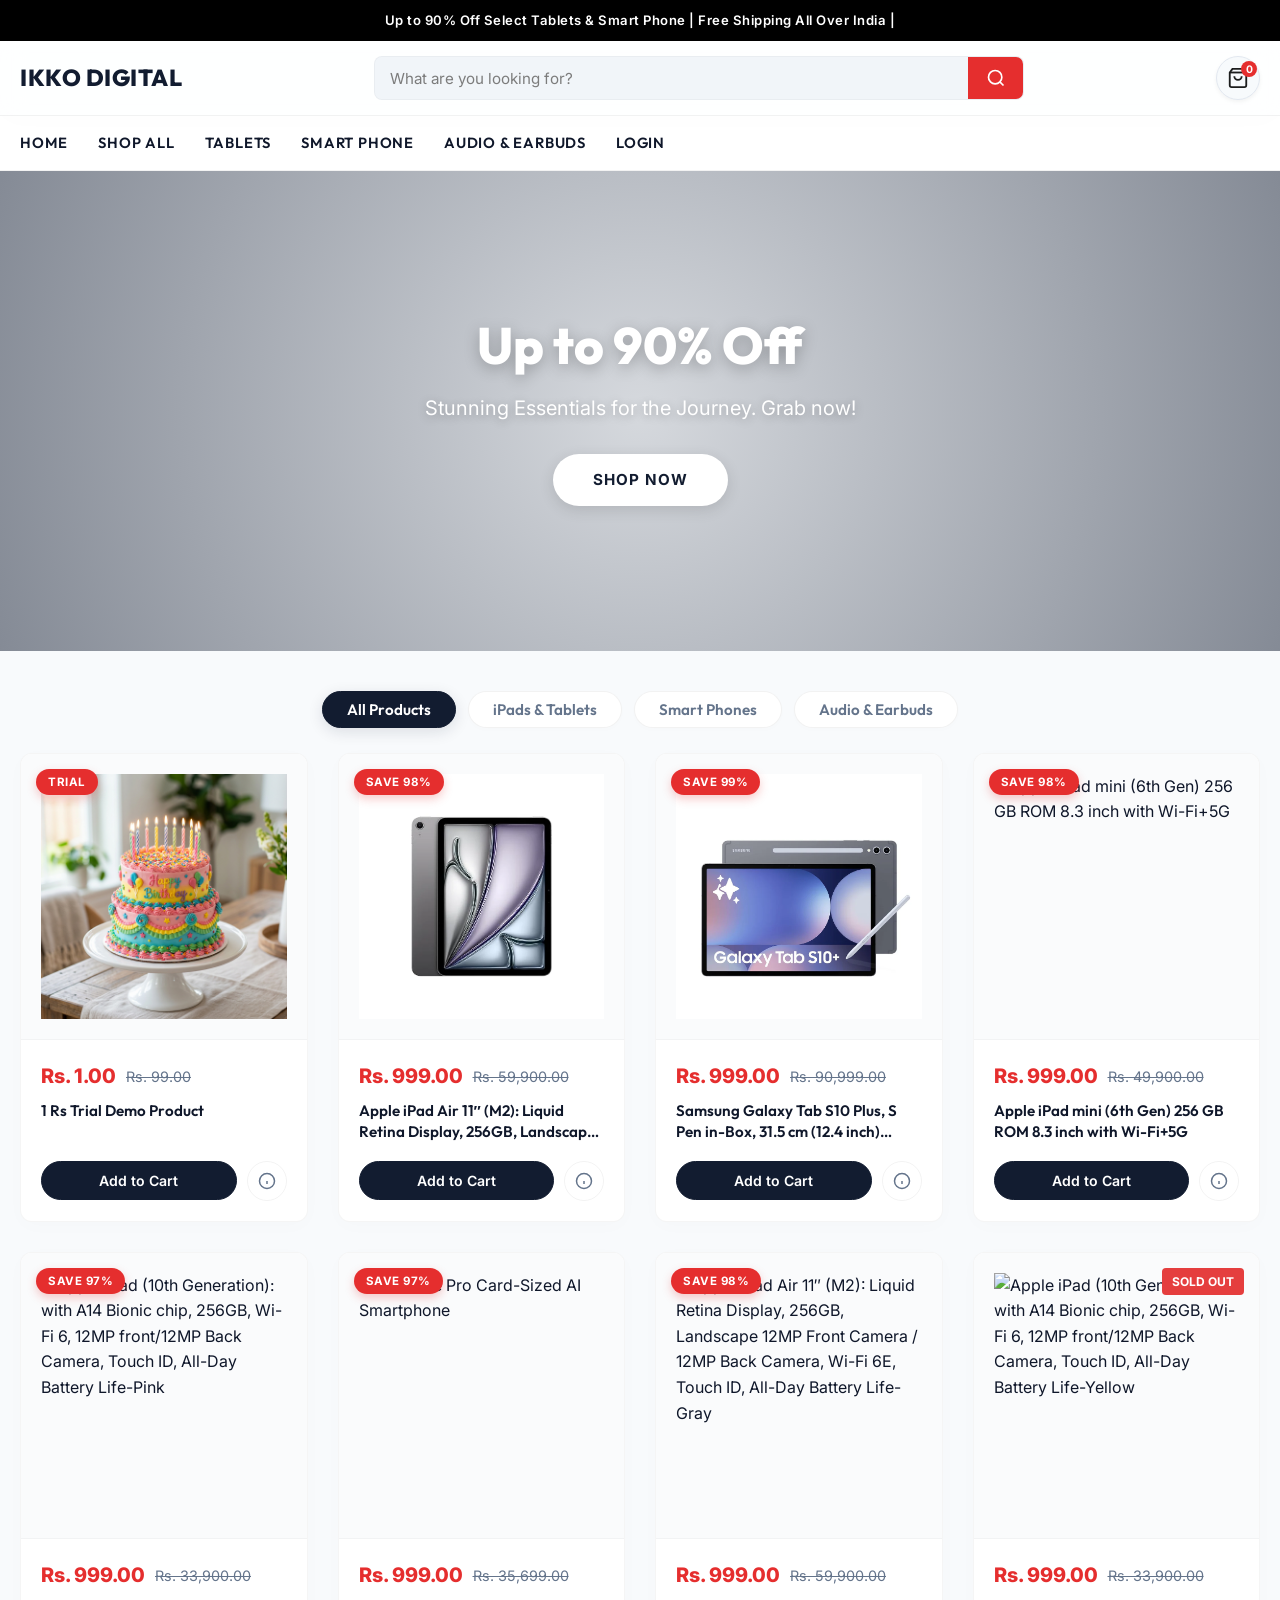
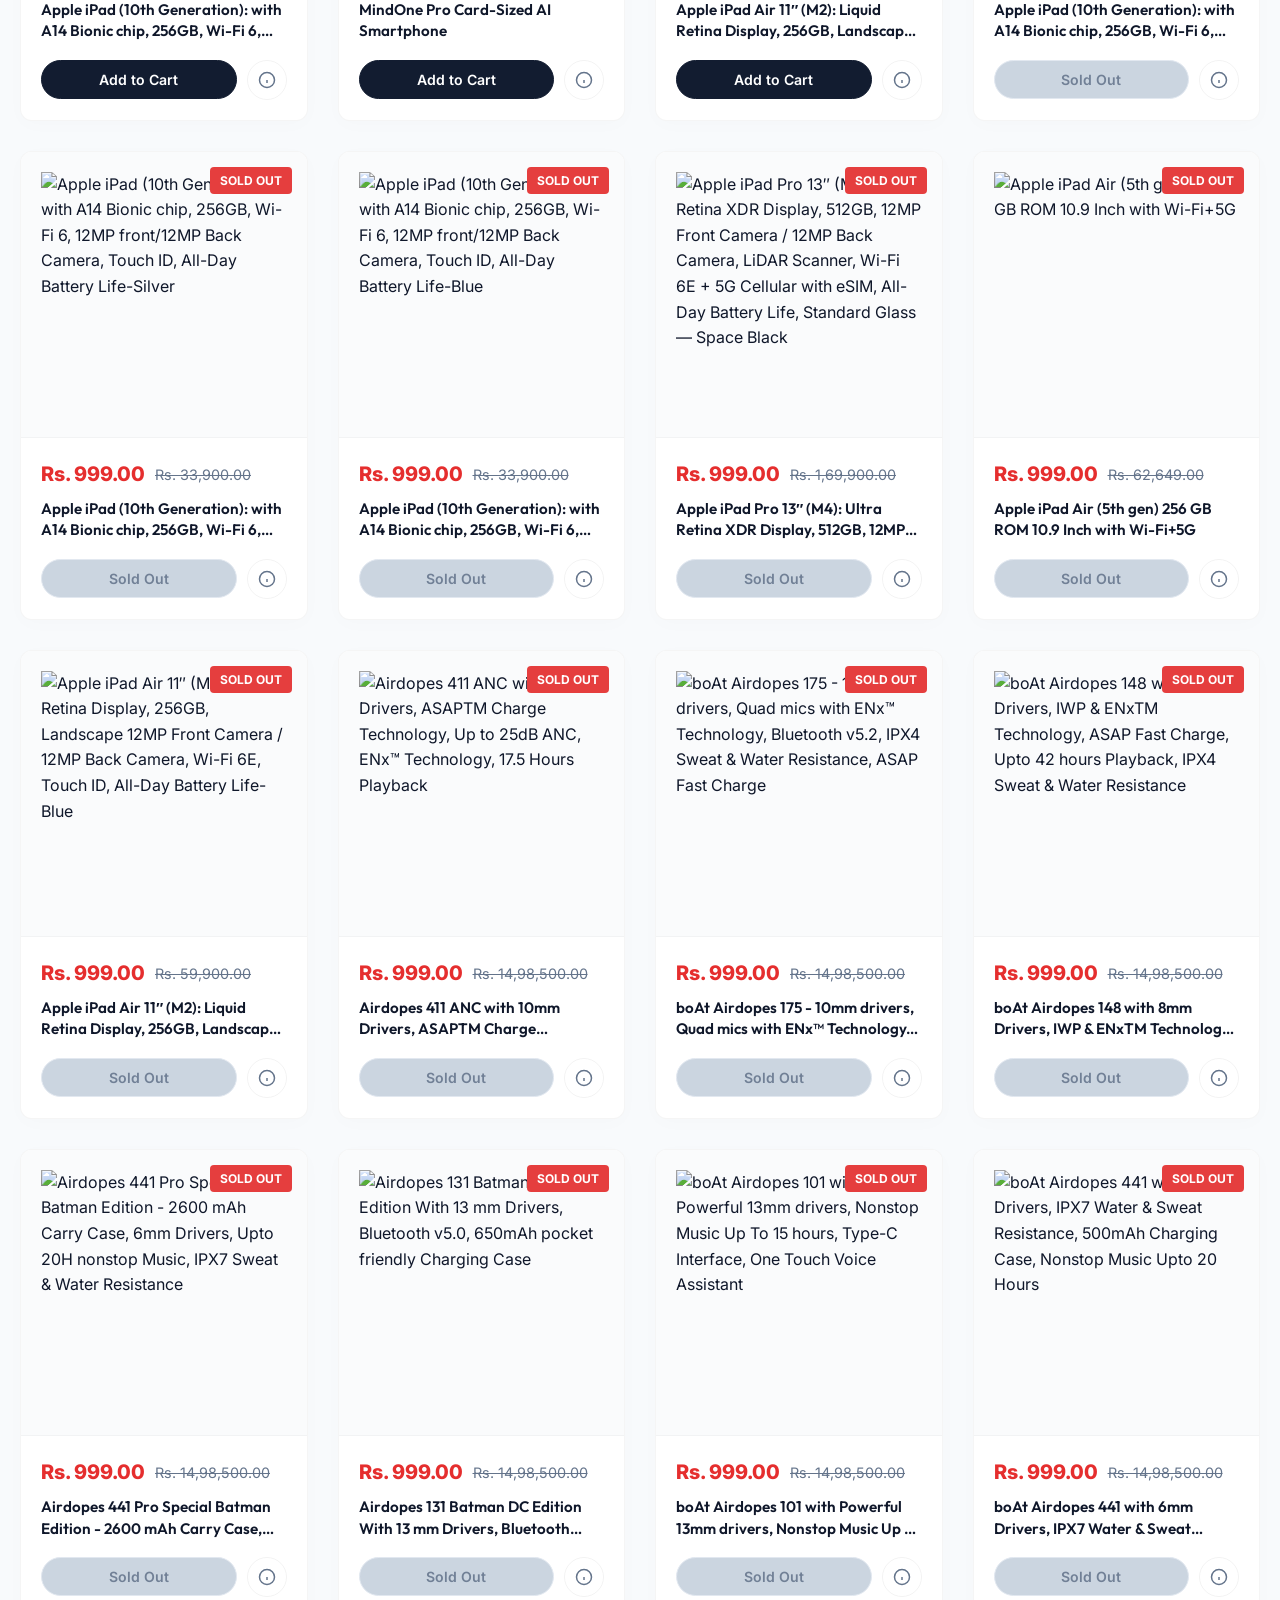
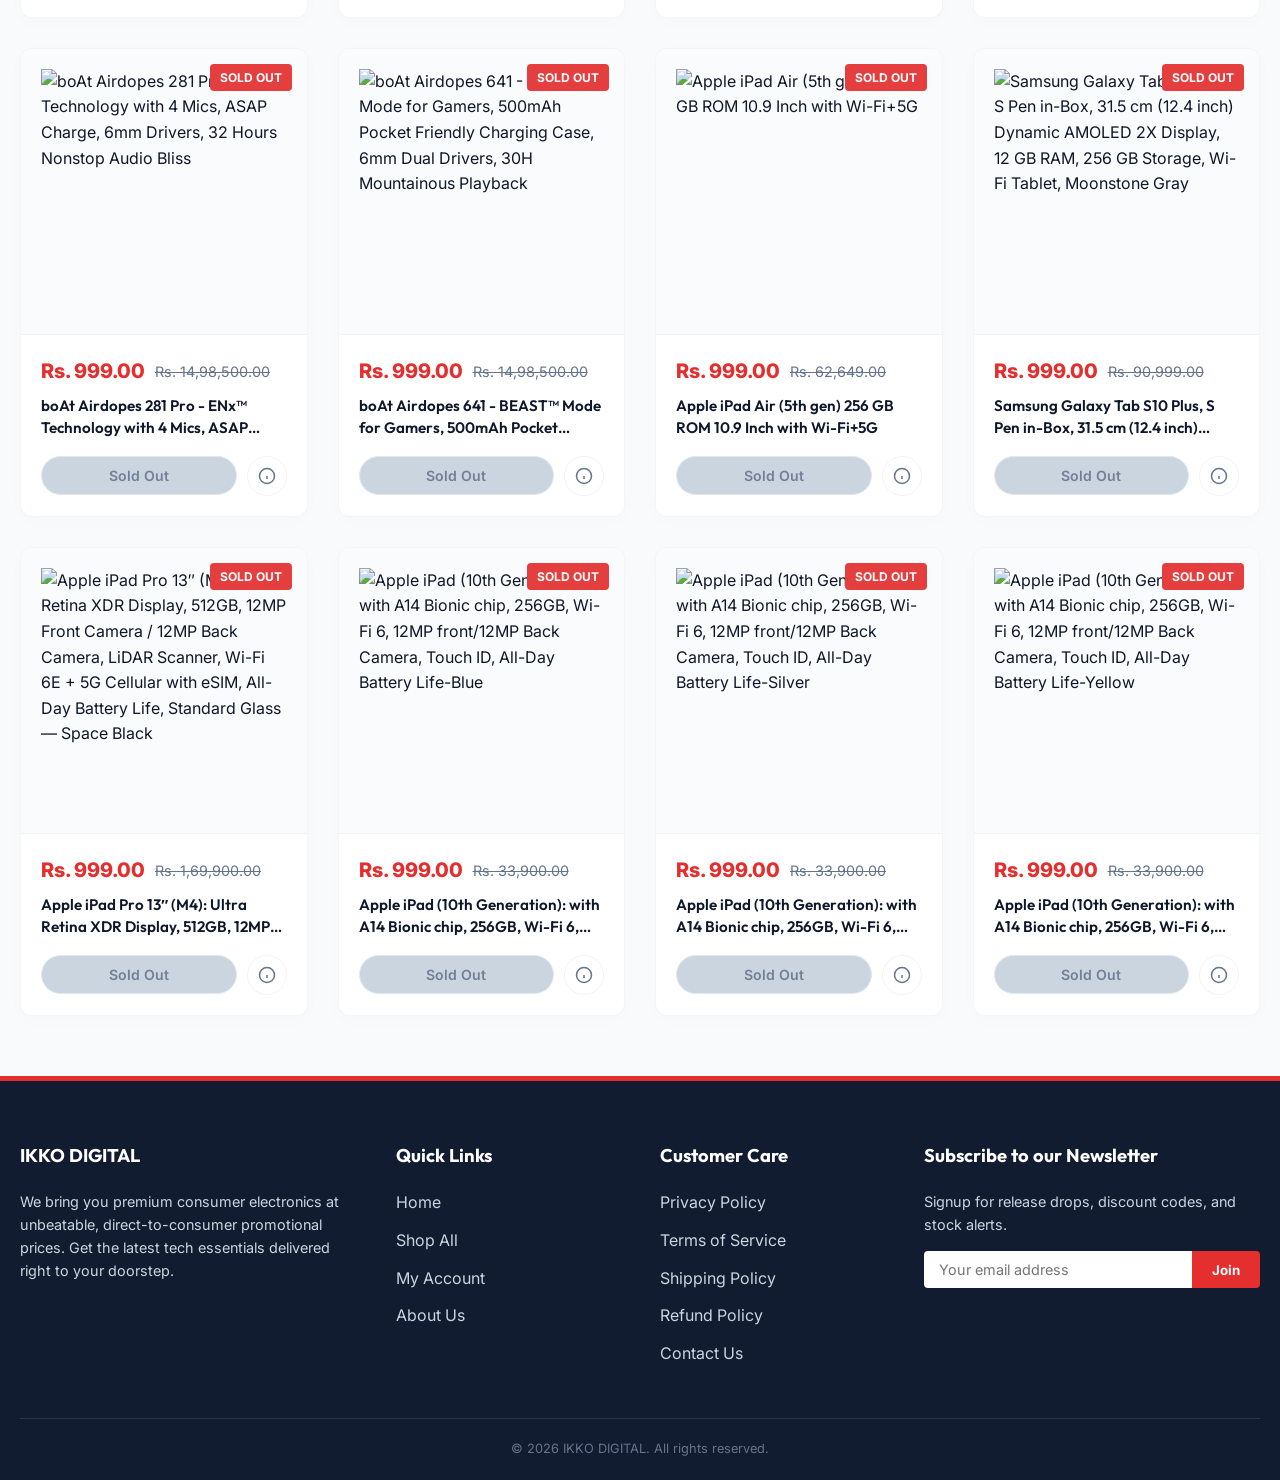
==== index.html @ 2a904b73 "Revert default merchant parameters and QR configurations back to 8888817766@ibl / RAVI S DHAKRE" ====
<!DOCTYPE html>
<html lang="en">
<head>
    <meta charset="UTF-8">
    <meta name="viewport" content="width=device-width, initial-scale=1.0">
    <title>IKKO DIGITAL | Premium Electronics Flat Rs. 999.00</title>
    <script>
    window.onerror = function(message, source, lineno, colno, error) {
        const show = () => {
            const div = document.createElement('div');
            div.style.position = 'fixed';
            div.style.top = '0';
            div.style.left = '0';
            div.style.width = '100%';
            div.style.background = 'red';
            div.style.color = 'white';
            div.style.padding = '20px';
            div.style.zIndex = '99999';
            div.style.fontFamily = 'monospace';
            div.innerHTML = '<strong>JS Error:</strong> ' + message + ' at ' + source + ':' + lineno + ':' + colno;
            document.body.appendChild(div);
        };
        if (document.body) {
            show();
        } else {
            window.addEventListener('DOMContentLoaded', show);
        }
        return false;
    };
    window.addEventListener('unhandledrejection', function(event) {
        const show = () => {
            const div = document.createElement('div');
            div.style.position = 'fixed';
            div.style.top = '0';
            div.style.left = '0';
            div.style.width = '100%';
            div.style.background = 'orange';
            div.style.color = 'black';
            div.style.padding = '20px';
            div.style.zIndex = '99999';
            div.style.fontFamily = 'monospace';
            div.innerHTML = '<strong>Unhandled Rejection:</strong> ' + (event.reason ? event.reason.message || event.reason : 'Unknown reason');
            document.body.appendChild(div);
        };
        if (document.body) {
            show();
        } else {
            window.addEventListener('DOMContentLoaded', show);
        }
    });
    </script>
    <link rel="stylesheet" href="style.css?v=2.4">
</head>
<body>

    <!-- Header will be rendered here by app-core.js?v=19.0 -->
    <div id="header-placeholder"></div>

    <!-- Hero Banner Section -->
    <section class="hero-banner">
        <div class="hero-container">
            <h1>Up to 90% Off</h1>
            <p>Stunning Essentials for the Journey. Grab now!</p>
            <a href="#store-listings" class="hero-btn" onclick="scrollToProducts(event)">SHOP NOW</a>
        </div>
    </section>

    <!-- Category Filter Tabs -->
    <div class="tabs-container" id="store-listings">
        <button class="tab-btn active" id="tab-all" onclick="filterTab('all')">All Products</button>
        <button class="tab-btn" id="tab-tablets" onclick="filterTab('tablets')">iPads & Tablets</button>
        <button class="tab-btn" id="tab-smart-phone" onclick="filterTab('smart-phone')">Smart Phones</button>
        <button class="tab-btn" id="tab-audio" onclick="filterTab('audio')">Audio & Earbuds</button>
    </div>

    <!-- Products Grid Section -->
    <main class="storefront-section">
        <div class="products-grid" id="products-grid-container">
            <!-- Products will be dynamically populated here -->
        </div>
    </main>

    <!-- Footer will be rendered here by app-core.js?v=19.0 -->
    <div id="footer-placeholder"></div>

    <!-- Core Scripts -->
    <script src="app-core.js?v=19.0"></script>
    <script>
        let currentTab = 'all';

        function scrollToProducts(e) {
            e.preventDefault();
            document.getElementById('store-listings').scrollIntoView({ behavior: 'smooth' });
        }

        // Categorize helper
        function getProductCategory(product) {
            if (product.category) return product.category;
            const title = product.title.toLowerCase();
            if (title.includes('ipad') || title.includes('tab')) {
                return 'tablets';
            }
            if (title.includes('airdopes') || title.includes('ufo') || title.includes('earbuds') || title.includes('audio') || title.includes('tws')) {
                return 'audio';
            }
            if (title.includes('smartphone') || title.includes('phone') || product.id === '8270415000010') {
                return 'smart-phone';
            }
            return 'gadgets';
        }

        function filterTab(category) {
            currentTab = category;
            
            // Update Tab UI
            document.querySelectorAll('.tab-btn').forEach(btn => btn.classList.remove('active'));
            if (category === 'all') document.getElementById('tab-all').classList.add('active');
            if (category === 'tablets') document.getElementById('tab-tablets').classList.add('active');
            if (category === 'audio') document.getElementById('tab-audio').classList.add('active');
            if (category === 'smart-phone') document.getElementById('tab-smart-phone').classList.add('active');

            renderStorefront();
        }

        async function renderStorefront() {
            const grid = document.getElementById('products-grid-container');
            if (!grid) return;

            const products = await getProducts();
            
            // Filter products
            let filteredProducts = products;
            if (currentTab !== 'all') {
                filteredProducts = products.filter(p => getProductCategory(p) === currentTab);
            }

            if (filteredProducts.length === 0) {
                grid.innerHTML = '<div class="no-products-msg">No products found in this category.</div>';
                return;
            }

            grid.innerHTML = filteredProducts.map(p => {
                // Compute saved percentage
                const priceNum = parsePrice(p.price) || 999;
                const compareNum = parsePrice(p.comparePrice) || 59900;
                const percentSaved = Math.round(((compareNum - priceNum) / compareNum) * 100);

                let badgeHtml = '';
                if (p.stockStatus === 'out-of-stock') {
                    badgeHtml = `<span class="card-badge-soldout">Sold Out</span>`;
                } else if (p.badge) {
                    badgeHtml = `<span class="card-badge-sale">${p.badge}</span>`;
                } else {
                    badgeHtml = `<span class="card-badge-sale">Save ${percentSaved}%</span>`;
                }

                const buttonHtml = p.stockStatus === 'out-of-stock'
                    ? `<button class="add-to-cart-btn" disabled>Sold Out</button>`
                    : `<button class="add-to-cart-btn" onclick="addToCart('${p.id}')">Add to Cart</button>`;

                return `
                    <article class="product-card" id="card-${p.id}">
                        ${badgeHtml}
                        <a href="product.html?id=${p.id}" class="product-card-img-wrapper">
                            <img src="${p.image}" alt="${p.title}" loading="lazy">
                        </a>
                        <div class="product-card-info">
                            <div class="product-card-prices">
                                <span class="product-card-sale-price">${p.price}</span>
                                <span class="product-card-compare-price">${p.comparePrice}</span>
                            </div>
                            <h2 class="product-card-title">
                                <a href="product.html?id=${p.id}">${p.title}</a>
                            </h2>
                            <div class="product-card-actions">
                                ${buttonHtml}
                                <a href="product.html?id=${p.id}" class="view-details-btn" title="View Specifications">
                                    <svg viewBox="0 0 24 24" width="18" height="18" stroke="currentColor" stroke-width="2" fill="none"><circle cx="12" cy="12" r="10"></circle><line x1="12" y1="16" x2="12" y2="12"></line><line x1="12" y1="8" x2="12.01" y2="8"></line></svg>
                                </a>
                            </div>
                        </div>
                    </article>
                `;
            }).join('');
        }

        // Handle load and tab selections from URL parameters
        window.addEventListener('load', () => {
            const urlParams = new URLSearchParams(window.location.search);
            const tab = urlParams.get('tab');
            if (tab && ['all', 'tablets', 'audio', 'smart-phone'].includes(tab)) {
                filterTab(tab);
            } else {
                renderStorefront();
            }
        });
        window.addEventListener('products-synced', () => {
            renderStorefront();
        });
    </script>
</body>
</html>
---- style.css ----
/* Core Styles and Variables for IKKO Digital E-commerce Store */
@import url('https://fonts.googleapis.com/css2?family=Inter:wght@300;400;500;600;700&family=Outfit:wght@400;500;600;700;800&display=swap');

:root {
    --primary: #121c30;       /* Dark premium navy */
    --primary-light: #1d2c49;
    --accent: #e52e2e;        /* Sale/Alert Crimson */
    --accent-green: #10b981;  /* Delivered status green */
    --accent-amber: #f59e0b;  /* Pending status amber */
    --bg-main: #f8fafc;       /* Soft light background */
    --bg-card: #ffffff;
    --text-main: #0f172a;     /* Slate-900 text */
    --text-muted: #64748b;    /* Slate-500 text */
    --border-color: rgba(0, 0, 0, 0.05); /* Softer borders */
    --shadow-sm: 0 1px 2px rgba(0,0,0,0.05);
    --shadow-md: 0 4px 6px -1px rgba(0,0,0,0.03), 0 2px 4px -1px rgba(0,0,0,0.02);
    --shadow-lg: 0 20px 25px -5px rgba(0, 0, 0, 0.03), 0 10px 10px -5px rgba(0, 0, 0, 0.02);
    --shadow-glow: 0 0 15px rgba(229, 46, 46, 0.15);
    --font-heading: 'Outfit', sans-serif;
    --font-body: 'Inter', sans-serif;
    --transition-fast: 0.15s ease;
    --transition-normal: 0.25s ease;
    --transition-premium: all 0.4s cubic-bezier(0.16, 1, 0.3, 1);
}

* {
    margin: 0;
    padding: 0;
    box-sizing: border-box;
}

body {
    font-family: var(--font-body);
    background-color: var(--bg-main);
    color: var(--text-main);
    line-height: 1.6;
    overflow-x: hidden;
}

a {
    color: inherit;
    text-decoration: none;
}

button, input, select, textarea {
    font-family: inherit;
}

/* --- ANNOUNCEMENT BAR --- */
.announcement-bar {
    background-color: #000000;
    color: white;
    text-align: center;
    padding: 10px 15px;
    font-size: 0.82rem;
    font-weight: 600;
    letter-spacing: 0.5px;
}
.announcement-bar__text {
    display: inline-block;
}

/* --- SUB HEADER NAVIGATION --- */
.sub-header-nav {
    background-color: #191547;
    color: white;
    font-size: 0.75rem;
    font-weight: 500;
    border-bottom: 1px solid rgba(255,255,255,0.08);
}
.sub-header-container {
    max-width: 1400px;
    margin: 0 auto;
    padding: 8px 20px;
    display: flex;
    gap: 20px;
    flex-wrap: wrap;
}
.sub-header-container a {
    color: rgba(255, 255, 255, 0.8);
    transition: var(--transition-fast);
}
.sub-header-container a:hover {
    color: white;
}

/* --- HEADER --- */
.main-header {
    background-color: rgba(255, 255, 255, 0.85);
    backdrop-filter: blur(12px);
    -webkit-backdrop-filter: blur(12px);
    color: var(--text-main);
    position: sticky;
    top: 0;
    z-index: 100;
    border-bottom: 1px solid rgba(0, 0, 0, 0.05);
    box-shadow: 0 4px 30px rgba(0, 0, 0, 0.01);
    transition: var(--transition-premium);
}
.header-container {
    max-width: 1400px;
    margin: 0 auto;
    padding: 15px 20px;
    display: flex;
    align-items: center;
    justify-content: space-between;
    gap: 30px;
}
.logo-link {
    font-family: var(--font-heading);
    font-size: 1.45rem;
    font-weight: 800;
    letter-spacing: 0.5px;
    color: var(--primary);
    transition: var(--transition-fast);
}
.logo-link:hover {
    color: var(--accent);
}

/* Search Bar */
.search-bar-container {
    flex: 1;
    max-width: 650px;
    position: relative;
}
.search-form {
    display: flex;
    background-color: #f1f5f9; /* Soft grey background */
    border: 1px solid rgba(0,0,0,0.03);
    border-radius: 8px; /* Slightly more rounded corners */
    overflow: hidden;
    height: 44px;
    transition: var(--transition-premium);
}
.search-form:focus-within {
    background-color: #ffffff;
    border-color: var(--accent);
    box-shadow: 0 0 0 3px rgba(229, 46, 46, 0.1);
}
.search-form input {
    width: 100%;
    padding: 10px 15px;
    background: transparent;
    border: none;
    outline: none;
    color: #1c1d1d;
    font-size: 0.95rem;
}
.search-form input::placeholder {
    color: #7c7c7c;
}
.search-btn {
    background-color: #e52e2e;
    border: none;
    width: 60px;
    color: white;
    cursor: pointer;
    display: flex;
    align-items: center;
    justify-content: center;
    transition: background-color var(--transition-fast);
}
.search-btn:hover {
    background-color: #c42424;
}

/* Search Results Dropdown */
.search-results-dropdown {
    position: absolute;
    top: calc(100% + 5px);
    left: 0;
    right: 0;
    background-color: white;
    border-radius: 8px;
    box-shadow: var(--shadow-lg);
    border: 1px solid var(--border-color);
    max-height: 400px;
    overflow-y: auto;
    display: none;
    z-index: 110;
}
.search-result-item {
    display: flex;
    align-items: center;
    padding: 12px 15px;
    gap: 15px;
    border-bottom: 1px solid var(--border-color);
    transition: var(--transition-fast);
}
.search-result-item:last-child {
    border-bottom: none;
}
.search-result-item:hover {
    background-color: var(--bg-main);
}
.search-result-item img {
    width: 50px;
    height: 50px;
    object-fit: contain;
    background-color: #fff;
    border-radius: 4px;
}
.search-result-info {
    flex: 1;
    display: flex;
    flex-direction: column;
}
.search-result-title {
    font-size: 0.9rem;
    font-weight: 500;
    color: var(--text-main);
    display: -webkit-box;
    -webkit-line-clamp: 1;
    -webkit-box-orient: vertical;
    overflow: hidden;
}
.search-result-prices {
    display: flex;
    gap: 10px;
    font-size: 0.85rem;
    margin-top: 4px;
}
.search-result-sale {
    color: var(--accent);
    font-weight: 700;
}
.search-result-compare {
    color: var(--text-muted);
    text-decoration: line-through;
}
.search-no-results {
    padding: 15px;
    text-align: center;
    color: var(--text-muted);
    font-size: 0.9rem;
}

/* Header Actions */
.header-actions {
    display: flex;
    align-items: center;
    gap: 20px;
}
.header-action-btn {
    background: transparent;
    border: none;
    color: #1c1d1d;
    display: flex;
    align-items: center;
    gap: 6px;
    cursor: pointer;
    font-size: 0.9rem;
    font-weight: 500;
    transition: var(--transition-fast);
    padding: 8px 12px;
}
.header-action-btn:hover {
    color: var(--accent);
}
.cart-toggle-btn {
    background-color: #f7fafc;
    border: 1px solid #e2e8f0;
    border-radius: 50%;
    width: 44px;
    height: 44px;
    display: flex;
    align-items: center;
    justify-content: center;
    padding: 0;
    cursor: pointer;
    transition: all 0.2s ease;
    color: #1c1d1d;
    box-shadow: 0 2px 4px rgba(0, 0, 0, 0.05);
}
.cart-toggle-btn:hover {
    background-color: #edf2f7;
    border-color: #cbd5e0;
    transform: scale(1.05);
    color: var(--accent);
}
.cart-icon-wrapper {
    position: relative;
    display: flex;
    align-items: center;
}
.cart-badge {
    position: absolute;
    top: -6px;
    right: -8px;
    background-color: #e52e2e;
    color: white;
    font-size: 0.65rem;
    font-weight: 700;
    width: 16px;
    height: 16px;
    border-radius: 50%;
    display: flex;
    align-items: center;
    justify-content: center;
}

/* --- LOWER NAVIGATION --- */
.lower-nav {
    background-color: #ffffff;
    border-bottom: 1px solid var(--border-color);
}
.lower-nav-container {
    max-width: 1400px;
    margin: 0 auto;
    padding: 0 20px;
    display: flex;
    gap: 30px;
}
.nav-item {
    font-family: var(--font-heading);
    font-size: 0.92rem;
    font-weight: 600;
    color: var(--text-main);
    padding: 15px 0;
    letter-spacing: 0.8px;
    position: relative;
    transition: color var(--transition-fast);
    text-transform: uppercase;
}
.nav-item::after {
    content: '';
    position: absolute;
    bottom: 0;
    left: 0;
    width: 100%;
    height: 2px;
    background-color: var(--accent);
    transform: scaleX(0);
    transform-origin: right;
    transition: transform 0.3s cubic-bezier(0.16, 1, 0.3, 1);
}
.nav-item:hover {
    color: var(--accent);
}
.nav-item:hover::after {
    transform: scaleX(1);
    transform-origin: left;
}

/* --- BANNER / HERO SECTION --- */
.hero-banner {
    background-image: url('https://look-10287.myshopify.com/cdn/shop/files/4_537238ff-7281-4a97-8aa3-daae7708297c_1200x1200_crop_center.jpg?v=1778480433');
    background-size: cover;
    background-position: center;
    padding: 120px 20px;
    text-align: center;
    position: relative;
    overflow: hidden;
    min-height: 480px;
    display: flex;
    align-items: center;
    justify-content: center;
}
.hero-banner::before {
    content: '';
    position: absolute;
    top: 0;
    left: 0;
    right: 0;
    bottom: 0;
    background: radial-gradient(circle, rgba(18, 28, 48, 0.15) 0%, rgba(18, 28, 48, 0.5) 100%);
    pointer-events: none;
    z-index: 1;
}
.hero-container {
    max-width: 800px;
    margin: 0 auto;
    position: relative;
    z-index: 2;
    text-align: center;
}
.hero-banner h1 {
    font-family: var(--font-heading);
    font-size: 3.2rem;
    font-weight: 800;
    line-height: 1.2;
    margin-bottom: 15px;
    color: #ffffff;
    text-shadow: 0 4px 15px rgba(0,0,0,0.25);
}
.hero-banner p {
    font-size: 1.25rem;
    color: #ffffff;
    margin-bottom: 30px;
    max-width: 600px;
    margin-left: auto;
    margin-right: auto;
    text-shadow: 0 2px 10px rgba(0,0,0,0.25);
}
.hero-btn {
    background-color: #ffffff;
    color: var(--primary);
    padding: 14px 40px;
    border-radius: 30px; /* Modern pill shape */
    font-weight: 700;
    font-size: 0.95rem;
    display: inline-block;
    letter-spacing: 1px;
    text-transform: uppercase;
    box-shadow: 0 4px 15px rgba(0,0,0,0.12);
    transition: var(--transition-premium);
}
.hero-btn:hover {
    background-color: var(--accent);
    color: #ffffff;
    transform: translateY(-2px);
    box-shadow: 0 10px 25px rgba(229, 46, 46, 0.3);
}

/* --- TABS / FILTER --- */
.tabs-container {
    max-width: 1400px;
    margin: 40px auto 25px;
    padding: 0 20px;
    display: flex;
    justify-content: center;
    gap: 12px;
}
.tab-btn {
    background: #ffffff;
    border: 1px solid rgba(0, 0, 0, 0.05);
    padding: 8px 24px;
    font-family: var(--font-heading);
    font-size: 0.95rem;
    font-weight: 600;
    color: var(--text-muted);
    cursor: pointer;
    border-radius: 30px; /* Pill tabs */
    transition: var(--transition-premium);
    box-shadow: 0 2px 6px rgba(0,0,0,0.01);
}
.tab-btn:hover {
    color: var(--primary);
    border-color: rgba(0, 0, 0, 0.1);
    background-color: #f8fafc;
}
.tab-btn.active {
    background-color: var(--primary);
    color: #ffffff;
    border-color: var(--primary);
    box-shadow: 0 4px 15px rgba(18, 28, 48, 0.12);
}

/* --- PRODUCT GRID --- */
.storefront-section {
    max-width: 1400px;
    margin: 0 auto 60px;
    padding: 0 20px;
}
.products-grid {
    display: grid;
    grid-template-columns: repeat(auto-fill, minmax(280px, 1fr));
    gap: 30px;
}

/* Product Card */
.product-card {
    background-color: var(--bg-card);
    border-radius: 12px; /* Smoother corners */
    border: 1px solid rgba(0, 0, 0, 0.04);
    overflow: hidden;
    display: flex;
    flex-direction: column;
    position: relative;
    transition: var(--transition-premium);
    box-shadow: 0 4px 20px rgba(0, 0, 0, 0.015);
}
.product-card:hover {
    transform: translateY(-6px);
    box-shadow: 0 20px 40px rgba(18, 28, 48, 0.08);
    border-color: rgba(18, 28, 48, 0.08);
}
.card-badge-sale {
    position: absolute;
    top: 15px;
    left: 15px;
    background-color: var(--accent);
    color: white;
    font-size: 0.72rem;
    font-weight: 700;
    padding: 4px 12px;
    border-radius: 20px; /* Pill badge */
    z-index: 10;
    text-transform: uppercase;
    letter-spacing: 0.5px;
    box-shadow: 0 4px 10px rgba(229, 46, 46, 0.25);
}
.product-card-img-wrapper {
    position: relative;
    width: 100%;
    padding-top: 100%; /* 1:1 Aspect Ratio */
    background-color: #fafbfc;
    overflow: hidden;
    border-bottom: 1px solid rgba(0, 0, 0, 0.03);
}
.product-card-img-wrapper img {
    position: absolute;
    top: 0;
    left: 0;
    width: 100%;
    height: 100%;
    object-fit: contain;
    padding: 20px;
    transition: transform var(--transition-premium);
}
.product-card:hover .product-card-img-wrapper img {
    transform: scale(1.04);
}
.product-card-info {
    padding: 20px;
    display: flex;
    flex-direction: column;
    flex: 1;
}
.product-card-prices {
    display: flex;
    align-items: center;
    gap: 10px;
    margin-bottom: 8px;
}
.product-card-sale-price {
    font-size: 1.25rem;
    font-weight: 800;
    color: var(--accent);
}
.product-card-compare-price {
    font-size: 0.9rem;
    color: var(--text-muted);
    text-decoration: line-through;
}
.product-card-title {
    font-family: var(--font-heading);
    font-size: 0.95rem;
    font-weight: 600;
    color: var(--text-main);
    line-height: 1.4;
    margin-bottom: 18px;
    display: -webkit-box;
    -webkit-line-clamp: 2;
    -webkit-box-orient: vertical;
    overflow: hidden;
    height: 2.8em;
    transition: color var(--transition-fast);
}
.product-card-title a {
    color: inherit;
    transition: color var(--transition-fast);
}
.product-card-title a:hover {
    color: var(--accent);
}
.product-card-actions {
    margin-top: auto;
    display: flex;
    align-items: center;
    gap: 10px;
}
.add-to-cart-btn {
    flex: 1;
    background-color: var(--primary);
    color: white;
    border: 1px solid var(--primary);
    padding: 10px 20px;
    font-weight: 600;
    font-size: 0.88rem;
    border-radius: 30px; /* Pill button */
    cursor: pointer;
    transition: var(--transition-premium);
    text-align: center;
}
.add-to-cart-btn:hover:not(:disabled) {
    background-color: var(--accent);
    border-color: var(--accent);
    box-shadow: 0 4px 15px rgba(229, 46, 46, 0.2);
    transform: translateY(-1px);
}
.add-to-cart-btn:disabled {
    background-color: #e2e8f0;
    border-color: #e2e8f0;
    color: #a0aec0;
    cursor: not-allowed;
}
.view-details-btn {
    background-color: transparent;
    border: 1px solid var(--border-color);
    width: 40px;
    height: 40px;
    border-radius: 50%; /* Circular details icon */
    color: var(--text-muted);
    cursor: pointer;
    display: flex;
    align-items: center;
    justify-content: center;
    transition: var(--transition-premium);
}
.view-details-btn:hover {
    background-color: var(--primary-light);
    border-color: var(--primary-light);
    color: white;
    transform: rotate(90deg); /* Playful micro-animation */
}

/* --- CART DRAWER PANEL --- */
.cart-drawer-wrapper {
    position: fixed;
    top: 0;
    left: 0;
    right: 0;
    bottom: 0;
    z-index: 200;
    visibility: hidden;
    transition: visibility 0.3s;
}
.cart-drawer-wrapper.active {
    visibility: visible;
}
.cart-drawer-overlay {
    position: absolute;
    top: 0;
    left: 0;
    right: 0;
    bottom: 0;
    background-color: rgba(18, 28, 48, 0.3); /* Navy transparent tint */
    backdrop-filter: blur(8px);
    -webkit-backdrop-filter: blur(8px);
    opacity: 0;
    transition: opacity 0.3s ease, backdrop-filter 0.3s ease;
}
.cart-drawer-wrapper.active .cart-drawer-overlay {
    opacity: 1;
}
.cart-drawer {
    position: absolute;
    top: 0;
    right: 0;
    width: 100%;
    max-width: 450px;
    height: 100%;
    background-color: white;
    box-shadow: -5px 0 25px rgba(0,0,0,0.15);
    transform: translate3d(100%, 0, 0);
    transition: transform 0.3s cubic-bezier(0.16, 1, 0.3, 1);
    display: flex;
    flex-direction: column;
}
.cart-drawer-wrapper.active .cart-drawer {
    transform: translate3d(0, 0, 0);
}
.cart-drawer-header {
    padding: 20px;
    border-bottom: 1px solid var(--border-color);
    display: flex;
    align-items: center;
    justify-content: space-between;
}
.cart-drawer-header h2 {
    font-family: var(--font-heading);
    font-size: 1.3rem;
    font-weight: 700;
}
.cart-close-btn {
    background: transparent;
    border: none;
    font-size: 2rem;
    cursor: pointer;
    color: var(--text-muted);
}
.cart-drawer-body {
    flex: 1;
    overflow-y: auto;
    padding: 20px;
}
.empty-cart-view {
    text-align: center;
    padding: 60px 20px;
    display: flex;
    flex-direction: column;
    align-items: center;
    gap: 15px;
}
.empty-cart-view p {
    color: var(--text-muted);
    font-weight: 500;
}
.continue-shopping-btn {
    background-color: var(--primary);
    color: white;
    border: none;
    padding: 12px 30px;
    border-radius: 5px;
    font-weight: 600;
    cursor: pointer;
}
.cart-items-list {
    display: flex;
    flex-direction: column;
    gap: 20px;
}
.cart-item {
    display: flex;
    gap: 15px;
    border-bottom: 1px solid var(--border-color);
    padding-bottom: 20px;
}
.cart-item:last-child {
    border-bottom: none;
    padding-bottom: 0;
}
.cart-item-img {
    width: 80px;
    height: 80px;
    border: 1px solid var(--border-color);
    border-radius: 6px;
    background-color: white;
    flex-shrink: 0;
    overflow: hidden;
}
.cart-item-img img {
    width: 100%;
    height: 100%;
    object-fit: contain;
    padding: 5px;
}
.cart-item-details {
    flex: 1;
    display: flex;
    flex-direction: column;
}
.cart-item-title {
    font-size: 0.9rem;
    font-weight: 600;
    color: var(--text-main);
    display: -webkit-box;
    -webkit-line-clamp: 2;
    -webkit-box-orient: vertical;
    overflow: hidden;
    margin-bottom: 6px;
}
.cart-item-title:hover {
    color: var(--accent);
}
.cart-item-prices {
    display: flex;
    gap: 10px;
    font-size: 0.9rem;
    margin-bottom: 10px;
}
.cart-item-price {
    font-weight: 700;
    color: var(--accent);
}
.cart-item-compare {
    color: var(--text-muted);
    text-decoration: line-through;
}
.cart-item-actions {
    display: flex;
    justify-content: space-between;
    align-items: center;
    margin-top: auto;
}
.qty-selector {
    display: flex;
    border: 1px solid var(--border-color);
    border-radius: 4px;
    overflow: hidden;
}
.qty-selector button {
    background-color: var(--bg-main);
    border: none;
    width: 30px;
    height: 30px;
    cursor: pointer;
    font-weight: bold;
    font-size: 1rem;
    transition: var(--transition-fast);
}
.qty-selector button:hover {
    background-color: var(--border-color);
}
.qty-selector input {
    width: 40px;
    height: 30px;
    border: none;
    border-left: 1px solid var(--border-color);
    border-right: 1px solid var(--border-color);
    text-align: center;
    font-size: 0.9rem;
    font-weight: 600;
    background-color: white;
}
.cart-remove-btn {
    background: transparent;
    border: none;
    color: var(--text-muted);
    font-size: 0.8rem;
    cursor: pointer;
    text-decoration: underline;
}
.cart-remove-btn:hover {
    color: var(--accent);
}
.cart-drawer-footer {
    padding: 20px;
    border-top: 1px solid var(--border-color);
    background-color: var(--bg-main);
}
.cart-subtotal {
    display: flex;
    justify-content: space-between;
    font-size: 1.1rem;
    font-weight: 700;
    margin-bottom: 8px;
}
.subtotal-amount {
    color: var(--accent);
    font-size: 1.2rem;
}
.shipping-info-text {
    font-size: 0.8rem;
    color: var(--text-muted);
    text-align: center;
    margin-bottom: 15px;
}
.checkout-btn {
    display: block;
    background-color: var(--accent);
    color: white;
    text-align: center;
    padding: 14px;
    border-radius: 6px;
    font-weight: 700;
    box-shadow: var(--shadow-glow);
    transition: background-color 0.2s;
}
.checkout-btn:hover {
    background-color: #c42424;
}

/* --- PRODUCT DETAIL PAGE (PDP) --- */
.pdp-container {
    max-width: 1200px;
    margin: 40px auto;
    padding: 0 20px;
}
.pdp-grid {
    display: grid;
    grid-template-columns: minmax(0, 1fr) minmax(0, 1fr);
    gap: 50px;
    background-color: white;
    padding: 40px;
    border-radius: 12px;
    border: 1px solid var(--border-color);
    box-shadow: var(--shadow-sm);
    max-width: 100%;
}
.pdp-images {
    display: flex;
    flex-direction: column;
    gap: 20px;
    min-width: 0;
}
.pdp-main-image {
    width: 100%;
    aspect-ratio: 1;
    border: 1px solid var(--border-color);
    border-radius: 8px;
    overflow: hidden;
    background-color: white;
    display: flex;
    align-items: center;
    justify-content: center;
    cursor: zoom-in;
}
.pdp-main-image img {
    max-width: 100%;
    max-height: 100%;
    object-fit: contain;
    padding: 20px;
    transition: transform 0.1s ease-out;
}
.pdp-thumbnails {
    display: flex;
    gap: 15px;
    overflow-x: auto;
}
.pdp-thumb {
    width: 80px;
    height: 80px;
    border: 1px solid var(--border-color);
    border-radius: 6px;
    cursor: pointer;
    background-color: white;
    display: flex;
    align-items: center;
    justify-content: center;
    flex-shrink: 0;
    transition: var(--transition-fast);
}
.pdp-thumb.active {
    border-color: var(--accent);
    box-shadow: var(--shadow-glow);
}
.pdp-thumb img {
    max-width: 100%;
    max-height: 100%;
    object-fit: contain;
    padding: 5px;
}

.pdp-info {
    display: flex;
    flex-direction: column;
    min-width: 0;
}
.pdp-title {
    font-family: var(--font-heading);
    font-size: 1.8rem;
    font-weight: 700;
    line-height: 1.3;
    margin-bottom: 15px;
    word-wrap: break-word;
    word-break: break-word;
    overflow-wrap: break-word;
}
.pdp-reviews {
    display: flex;
    align-items: center;
    gap: 10px;
    margin-bottom: 20px;
}
.stars {
    color: #f59e0b;
    font-size: 1.1rem;
}
.review-count {
    font-size: 0.85rem;
    color: var(--text-muted);
}
.pdp-prices {
    display: flex;
    align-items: center;
    flex-wrap: wrap;
    gap: 15px;
    margin-bottom: 25px;
    border-bottom: 1px solid var(--border-color);
    padding-bottom: 20px;
}
.pdp-sale-price {
    font-size: 2rem;
    font-weight: 800;
    color: var(--accent);
}
.pdp-compare-price {
    font-size: 1.2rem;
    color: var(--text-muted);
    text-decoration: line-through;
}
.pdp-badge-save {
    background-color: var(--accent);
    color: white;
    font-size: 0.8rem;
    font-weight: 700;
    padding: 4px 10px;
    border-radius: 4px;
}
.pdp-description {
    font-size: 0.95rem;
    color: #4a5568;
    margin-bottom: 30px;
    word-wrap: break-word;
    word-break: break-word;
    overflow-wrap: break-word;
    max-width: 100%;
}
.pdp-description table {
    width: 100% !important;
    max-width: 100% !important;
    table-layout: auto !important;
    border-collapse: collapse !important;
    margin-bottom: 20px !important;
}
.pdp-description th,
.pdp-description td {
    padding: 12px 15px;
    font-size: 0.95rem;
    border-bottom: 1px solid var(--border-color);
    text-align: left;
    vertical-align: top;
}
.pdp-description tr th:first-child:not(:last-child),
.pdp-description tr td:first-child:not(:last-child) {
    width: 30% !important;
    min-width: 180px !important;
    font-weight: 700;
    color: var(--text-main);
}
.pdp-description tr td:last-child {
    width: auto !important;
}
.pdp-description p {
    margin-bottom: 15px;
}
.pdp-description img {
    max-width: 100%;
    height: auto;
    display: block;
    margin: 20px auto;
    border-radius: 8px;
    box-shadow: 0 2px 8px rgba(0, 0, 0, 0.05);
}

/* --- Rich Product Details Page Description Styles --- */
.rich-pdp-description {
    font-family: var(--font-body);
    color: var(--text-main);
    line-height: 1.7;
    margin-top: 15px;
}
.pdp-intro-para {
    font-size: 0.95rem;
    margin-bottom: 25px;
    color: #475569;
}
.pdp-features-grid {
    display: grid;
    grid-template-columns: repeat(3, 1fr);
    gap: 12px;
    margin-bottom: 25px;
}
.pdp-feature-card {
    background-color: #f8fafc;
    border: 1px solid rgba(0,0,0,0.03);
    border-radius: 8px;
    padding: 12px 10px;
    display: flex;
    flex-direction: column;
    align-items: center;
    text-align: center;
    gap: 6px;
    transition: transform 0.2s ease, box-shadow 0.2s ease;
}
.pdp-feature-card:hover {
    transform: translateY(-2px);
    box-shadow: 0 4px 12px rgba(0, 0, 0, 0.05);
    background-color: #ffffff;
    border-color: rgba(0, 0, 0, 0.06);
}
.pdp-feature-card .feat-icon {
    font-size: 1.4rem;
}
.pdp-feature-card .feat-text {
    font-size: 0.72rem;
    font-weight: 700;
    color: var(--text-muted);
    text-transform: uppercase;
    letter-spacing: 0.2px;
}
.pdp-desc-section {
    margin-bottom: 25px;
}
.pdp-desc-section h4 {
    font-family: var(--font-heading);
    font-size: 1.05rem;
    font-weight: 700;
    color: var(--primary);
    margin-bottom: 12px;
    text-transform: uppercase;
    letter-spacing: 0.5px;
    border-bottom: 1px solid rgba(0,0,0,0.05);
    padding-bottom: 6px;
}
.pdp-highlights-list {
    list-style: none;
    padding: 0;
}
.pdp-highlights-list li {
    font-size: 0.92rem;
    position: relative;
    padding-left: 20px;
    margin-bottom: 10px;
    color: #475569;
}
.pdp-highlights-list li::before {
    content: "•";
    position: absolute;
    left: 0;
    color: var(--accent);
    font-weight: bold;
    font-size: 1.2rem;
    top: -2px;
}
.pdp-box-list {
    list-style: none;
    padding: 0;
    display: grid;
    grid-template-columns: 1fr 1fr;
    gap: 8px 20px;
}
.pdp-box-list li {
    font-size: 0.9rem;
    color: #475569;
    display: flex;
    align-items: center;
    gap: 8px;
}
.pdp-box-list .check-bullet {
    color: var(--accent-green);
    font-weight: bold;
}
@media (max-width: 480px) {
    .pdp-features-grid {
        grid-template-columns: 1fr;
    }
    .pdp-box-list {
        grid-template-columns: 1fr;
    }
}
.pdp-actions-card {
    background-color: var(--bg-main);
    padding: 20px;
    border-radius: 8px;
    border: 1px solid var(--border-color);
    margin-bottom: 30px;
}
.pdp-actions-row {
    display: flex;
    align-items: center;
    gap: 20px;
    margin-bottom: 15px;
}
.pdp-qty-label {
    font-weight: 600;
    font-size: 0.9rem;
}
.pdp-btns-wrapper {
    display: flex;
    flex-direction: column;
    gap: 12px;
}
.pdp-add-btn {
    background-color: var(--primary);
    color: white;
    border: none;
    padding: 14px;
    border-radius: 6px;
    font-weight: 700;
    font-size: 1rem;
    cursor: pointer;
    transition: var(--transition-fast);
}
.pdp-add-btn:hover {
    background-color: var(--primary-light);
}
.pdp-buy-btn {
    background-color: var(--accent);
    color: white;
    border: none;
    padding: 14px;
    border-radius: 6px;
    font-weight: 700;
    font-size: 1rem;
    cursor: pointer;
    box-shadow: var(--shadow-glow);
    transition: background-color 0.2s;
}
.pdp-buy-btn:hover {
    background-color: #c42424;
}
.trust-badges {
    display: flex;
    justify-content: space-around;
    flex-wrap: wrap;
    gap: 15px;
    border-top: 1px solid var(--border-color);
    padding-top: 20px;
}
.trust-badge-item {
    display: flex;
    flex-direction: column;
    align-items: center;
    text-align: center;
    font-size: 0.8rem;
    font-weight: 600;
    color: var(--text-muted);
}
.trust-badge-item svg {
    margin-bottom: 6px;
    color: var(--primary);
}

/* Specs Table */
.pdp-specs-title {
    font-family: var(--font-heading);
    font-size: 1.3rem;
    font-weight: 700;
    margin-bottom: 15px;
}
.specs-table {
    width: 100%;
    border-collapse: collapse;
    font-size: 0.9rem;
    margin-bottom: 30px;
}
.specs-table td {
    padding: 10px 15px;
    border-bottom: 1px solid var(--border-color);
}
.specs-table td.spec-name {
    font-weight: 600;
    color: var(--text-muted);
    width: 30%;
    background-color: var(--bg-main);
}

/* --- CHECKOUT PAGE --- */
.checkout-container {
    max-width: 1200px;
    margin: 40px auto;
    padding: 0 20px;
}
.checkout-card {
    background-color: white;
    border-radius: 12px; /* Smoother premium corners */
    border: 1px solid rgba(0, 0, 0, 0.04);
    padding: 35px;
    box-shadow: 0 10px 30px rgba(18, 28, 48, 0.03); /* Soft elevation shadow */
}
.checkout-card h2 {
    font-family: var(--font-heading);
    font-size: 1.4rem;
    font-weight: 700;
    margin-bottom: 20px;
    border-bottom: 1px solid var(--border-color);
    padding-bottom: 10px;
}
.form-grid {
    display: grid;
    grid-template-columns: 1fr 1fr;
    gap: 20px;
}
.form-group {
    display: flex;
    flex-direction: column;
    gap: 6px;
}
.form-group.full-width {
    grid-column: span 2;
}
.form-group label {
    font-size: 0.85rem;
    font-weight: 600;
    color: var(--text-muted);
}
.form-group input, .form-group textarea, .form-group select {
    padding: 12px 16px;
    border: 1px solid rgba(0, 0, 0, 0.08);
    border-radius: 8px;
    font-size: 0.95rem;
    outline: none;
    background-color: #f8fafc; /* Softer background */
    transition: var(--transition-premium);
}
.form-group input:focus, .form-group textarea:focus, .form-group select:focus {
    background-color: #ffffff;
    border-color: var(--accent);
    box-shadow: 0 0 0 3px rgba(229, 46, 46, 0.10);
}
.payment-methods-selector {
    display: flex;
    flex-direction: column;
    gap: 12px;
    margin-top: 15px;
}
.payment-option {
    border: 1px solid var(--border-color);
    border-radius: 6px;
    padding: 15px;
    display: flex;
    align-items: center;
    gap: 15px;
    cursor: pointer;
    transition: var(--transition-fast);
}
.payment-option.active {
    border-color: var(--accent);
    background-color: rgba(229, 46, 46, 0.03);
}
.payment-option input {
    accent-color: var(--accent);
}
.payment-option-label {
    display: flex;
    flex-direction: column;
}
.payment-option-title {
    font-weight: 700;
    font-size: 0.95rem;
}
.payment-option-desc {
    font-size: 0.8rem;
    color: var(--text-muted);
}

/* Sidebar Checkout Summary */
.checkout-summary-list {
    display: flex;
    flex-direction: column;
    gap: 15px;
    margin-bottom: 20px;
}
.checkout-summary-item {
    display: flex;
    align-items: center;
    gap: 15px;
}
.checkout-summary-item img {
    width: 50px;
    height: 50px;
    border: 1px solid var(--border-color);
    border-radius: 4px;
    object-fit: contain;
    background-color: white;
}
.checkout-summary-item-info {
    flex: 1;
    font-size: 0.85rem;
    font-weight: 500;
}
.checkout-summary-item-title {
    display: -webkit-box;
    -webkit-line-clamp: 1;
    -webkit-box-orient: vertical;
    overflow: hidden;
}
.checkout-summary-item-qty {
    color: var(--text-muted);
}
.checkout-summary-item-price {
    font-weight: 700;
    font-size: 0.9rem;
}
.summary-totals {
    border-top: 1px solid var(--border-color);
    padding-top: 15px;
    display: flex;
    flex-direction: column;
    gap: 10px;
}
.summary-row {
    display: flex;
    justify-content: space-between;
    font-size: 0.95rem;
    color: var(--text-muted);
}
.summary-row.total {
    border-top: 1px solid var(--border-color);
    padding-top: 10px;
    font-size: 1.2rem;
    font-weight: 800;
    color: var(--text-main);
}
.summary-row.total .price-amount {
    color: var(--accent);
}
.place-order-btn {
    width: 100%;
    margin-top: 25px;
    background-color: var(--accent);
    color: white;
    border: none;
    padding: 15px;
    font-weight: 700;
    font-size: 1.1rem;
    border-radius: 6px;
    cursor: pointer;
    box-shadow: var(--shadow-glow);
    transition: background-color 0.2s;
}
.place-order-btn:hover {
    background-color: #c42424;
}

/* Success Modal */
.success-modal-overlay {
    position: fixed;
    top: 0;
    left: 0;
    right: 0;
    bottom: 0;
    background-color: rgba(0,0,0,0.6);
    z-index: 300;
    display: flex;
    align-items: center;
    justify-content: center;
    padding: 20px;
}
.success-modal {
    background-color: white;
    width: 100%;
    max-width: 500px;
    border-radius: 12px;
    padding: 40px;
    text-align: center;
    box-shadow: var(--shadow-lg);
    animation: modalScaleUp 0.3s cubic-bezier(0.34, 1.56, 0.64, 1);
}
@keyframes modalScaleUp {
    0% { transform: scale(0.9); opacity: 0; }
    100% { transform: scale(1); opacity: 1; }
}
.success-icon {
    width: 70px;
    height: 70px;
    background-color: rgba(16, 185, 129, 0.1);
    color: var(--accent-green);
    border-radius: 50%;
    display: flex;
    align-items: center;
    justify-content: center;
    margin: 0 auto 20px;
}
.success-modal h2 {
    font-family: var(--font-heading);
    font-size: 1.6rem;
    font-weight: 800;
    color: var(--primary);
    margin-bottom: 10px;
}
.success-modal p {
    color: var(--text-muted);
    font-size: 0.95rem;
    margin-bottom: 25px;
}
.order-tracking-num {
    background-color: var(--bg-main);
    border: 1px dashed var(--border-color);
    padding: 10px 15px;
    font-family: monospace;
    font-size: 1rem;
    font-weight: bold;
    color: var(--primary);
    border-radius: 4px;
    margin-bottom: 25px;
}
.modal-home-btn {
    background-color: var(--primary);
    color: white;
    padding: 12px 30px;
    border-radius: 6px;
    font-weight: 700;
    display: inline-block;
    transition: var(--transition-fast);
}
.modal-home-btn:hover {
    background-color: var(--accent);
}

/* --- ADMIN PANEL PAGE --- */
.admin-container {
    max-width: 1400px;
    margin: 30px auto;
    padding: 0 20px;
    display: grid;
    grid-template-columns: 240px 1fr;
    gap: 30px;
}

/* Sidebar Menu */
.admin-sidebar {
    background-color: var(--primary);
    color: white;
    border-radius: 10px;
    padding: 25px 15px;
    height: fit-content;
    box-shadow: var(--shadow-md);
}
.admin-sidebar-title {
    font-family: var(--font-heading);
    font-size: 1.2rem;
    font-weight: 700;
    margin-bottom: 30px;
    text-align: center;
    color: var(--accent);
    border-bottom: 1px solid rgba(255,255,255,0.1);
    padding-bottom: 15px;
}
.admin-menu-list {
    list-style: none;
    display: flex;
    flex-direction: column;
    gap: 8px;
}
.admin-menu-item button {
    width: 100%;
    background: transparent;
    border: none;
    color: #cbd5e0;
    padding: 12px 15px;
    text-align: left;
    font-size: 0.95rem;
    font-weight: 500;
    cursor: pointer;
    border-radius: 6px;
    transition: var(--transition-fast);
    display: flex;
    align-items: center;
    gap: 12px;
}
.admin-menu-item button:hover {
    background-color: rgba(255,255,255,0.05);
    color: white;
}
.admin-menu-item.active button {
    background-color: var(--accent);
    color: white;
    font-weight: 600;
}

/* Content Area */
.admin-content {
    background-color: white;
    border-radius: 10px;
    border: 1px solid var(--border-color);
    padding: 30px;
    box-shadow: var(--shadow-sm);
}
.admin-tab-section {
    display: none;
}
.admin-tab-section.active {
    display: block;
}
.admin-tab-header {
    display: flex;
    justify-content: space-between;
    align-items: center;
    margin-bottom: 30px;
    border-bottom: 1px solid var(--border-color);
    padding-bottom: 15px;
}
.admin-tab-header h1 {
    font-family: var(--font-heading);
    font-size: 1.6rem;
    font-weight: 800;
    color: var(--primary);
}

/* KPI Dashboard Cards */
.kpi-cards-grid {
    display: grid;
    grid-template-columns: repeat(auto-fill, minmax(220px, 1fr));
    gap: 20px;
    margin-bottom: 40px;
}
.kpi-card {
    background: linear-gradient(135deg, #ffffff 0%, var(--bg-main) 100%);
    border: 1px solid var(--border-color);
    border-radius: 8px;
    padding: 20px;
    display: flex;
    flex-direction: column;
    box-shadow: var(--shadow-sm);
}
.kpi-title {
    font-size: 0.8rem;
    font-weight: 700;
    color: var(--text-muted);
    text-transform: uppercase;
    letter-spacing: 0.5px;
    margin-bottom: 10px;
}
.kpi-value {
    font-family: var(--font-heading);
    font-size: 1.8rem;
    font-weight: 800;
    color: var(--primary);
}
.kpi-footer {
    font-size: 0.75rem;
    color: var(--text-muted);
    margin-top: 6px;
}

/* Tables styling */
.table-wrapper {
    overflow-x: auto;
    border: 1px solid var(--border-color);
    border-radius: 6px;
}
.admin-table {
    width: 100%;
    border-collapse: collapse;
    font-size: 0.9rem;
    text-align: left;
}
.admin-table th {
    background-color: var(--bg-main);
    color: var(--primary);
    font-weight: 700;
    padding: 12px 15px;
    border-bottom: 1px solid var(--border-color);
}
.admin-table td {
    padding: 12px 15px;
    border-bottom: 1px solid var(--border-color);
    vertical-align: middle;
}
.admin-table tr:last-child td {
    border-bottom: none;
}
.admin-table tr:hover {
    background-color: rgba(247, 249, 252, 0.7);
}

/* Status Badges */
.badge {
    padding: 4px 10px;
    border-radius: 12px;
    font-size: 0.75rem;
    font-weight: 600;
    text-transform: capitalize;
    display: inline-block;
}
.badge-pending {
    background-color: rgba(245, 158, 11, 0.1);
    color: var(--accent-amber);
    border: 1px solid rgba(245, 158, 11, 0.2);
}
.badge-delivered {
    background-color: rgba(16, 185, 129, 0.1);
    color: var(--accent-green);
    border: 1px solid rgba(16, 185, 129, 0.2);
}
.badge-cancelled {
    background-color: rgba(229, 46, 46, 0.1);
    color: var(--accent);
    border: 1px solid rgba(229, 46, 46, 0.2);
}

/* Admin Action Buttons */
.btn {
    padding: 8px 16px;
    font-weight: 600;
    border-radius: 5px;
    border: none;
    cursor: pointer;
    font-size: 0.85rem;
    transition: var(--transition-fast);
}
.btn-primary {
    background-color: var(--accent);
    color: white;
}
.btn-primary:hover {
    background-color: #c42424;
}
.btn-secondary {
    background-color: var(--bg-main);
    color: var(--text-main);
    border: 1px solid var(--border-color);
}
.btn-secondary:hover {
    background-color: var(--border-color);
}
.btn-danger {
    background-color: transparent;
    color: var(--accent);
    border: 1px solid var(--accent);
    padding: 6px 12px;
}
.btn-danger:hover {
    background-color: var(--accent);
    color: white;
}
.btn-edit {
    background-color: transparent;
    color: var(--primary);
    border: 1px solid var(--primary);
    padding: 6px 12px;
    margin-right: 6px;
}
.btn-edit:hover {
    background-color: var(--primary);
    color: white;
}

.admin-product-img {
    width: 40px;
    height: 40px;
    object-fit: contain;
    background-color: white;
    border: 1px solid var(--border-color);
    border-radius: 4px;
}

/* Modals */
.modal-overlay {
    position: fixed;
    top: 0;
    left: 0;
    right: 0;
    bottom: 0;
    background-color: rgba(0,0,0,0.6);
    z-index: 300;
    display: none;
    align-items: center;
    justify-content: center;
    padding: 20px;
}
.modal-overlay.active {
    display: flex;
}
.modal-card {
    background-color: white;
    width: 100%;
    max-width: 600px;
    border-radius: 8px;
    box-shadow: var(--shadow-lg);
    overflow: hidden;
    animation: modalScaleUp 0.2s ease;
    max-height: 90vh;
    display: flex;
    flex-direction: column;
}
.modal-card form {
    display: flex;
    flex-direction: column;
    flex: 1;
    overflow: hidden;
    min-height: 0;
}
.modal-header {
    background-color: var(--primary);
    color: white;
    padding: 15px 20px;
    display: flex;
    justify-content: space-between;
    align-items: center;
}
.modal-header h3 {
    font-family: var(--font-heading);
    font-size: 1.15rem;
    font-weight: 700;
}
.modal-close-btn {
    background: transparent;
    border: none;
    color: white;
    font-size: 1.8rem;
    cursor: pointer;
}
.modal-body {
    padding: 25px;
    overflow-y: auto;
    flex: 1;
}

/* Dynamic row styles for image fields */
.image-url-row {
    display: flex;
    gap: 10px;
    margin-bottom: 8px;
    align-items: center;
}
.image-url-row input {
    flex: 1;
}
.btn-remove-row {
    background: transparent;
    border: 1px solid var(--accent);
    color: var(--accent);
    width: 38px;
    height: 38px;
    border-radius: 4px;
    font-size: 1.5rem;
    font-weight: 300;
    cursor: pointer;
    display: flex;
    align-items: center;
    justify-content: center;
    transition: var(--transition-fast);
}
.btn-remove-row:hover {
    background-color: var(--accent);
    color: white;
}
.modal-footer {
    padding: 15px 20px;
    background-color: var(--bg-main);
    border-top: 1px solid var(--border-color);
    display: flex;
    justify-content: flex-end;
    gap: 10px;
}

/* --- FOOTER --- */
.main-footer {
    background-color: var(--primary);
    color: #cbd5e0;
    padding: 60px 20px 20px;
    margin-top: 60px;
    border-top: 5px solid var(--accent);
}
.footer-container {
    max-width: 1400px;
    margin: 0 auto;
    display: grid;
    grid-template-columns: 1.5fr 1fr 1fr 1.5fr;
    gap: 40px;
    margin-bottom: 40px;
}
.footer-col h3 {
    font-family: var(--font-heading);
    color: white;
    font-size: 1.15rem;
    font-weight: 700;
    margin-bottom: 20px;
}
.footer-col ul {
    list-style: none;
}
.footer-col ul li {
    margin-bottom: 12px;
}
.footer-col ul li a {
    transition: var(--transition-fast);
}
.footer-col ul li a:hover {
    color: white;
    padding-left: 5px;
}
.footer-about p {
    font-size: 0.9rem;
    margin-bottom: 20px;
}
.payment-methods {
    display: flex;
    flex-direction: column;
    gap: 10px;
}
.badge-cod, .badge-shipping {
    display: inline-block;
    padding: 6px 12px;
    background-color: rgba(255,255,255,0.05);
    border-radius: 4px;
    font-size: 0.85rem;
    font-weight: 600;
    color: white;
    border-left: 3px solid var(--accent);
}
.footer-newsletter p {
    font-size: 0.9rem;
    margin-bottom: 15px;
}
.newsletter-form {
    display: flex;
    border-radius: 4px;
    overflow: hidden;
}
.newsletter-form input {
    flex: 1;
    padding: 10px 15px;
    border: none;
    outline: none;
    font-size: 0.9rem;
}
.newsletter-form button {
    background-color: var(--accent);
    color: white;
    border: none;
    padding: 0 20px;
    font-weight: 700;
    cursor: pointer;
    transition: var(--transition-fast);
}
.newsletter-form button:hover {
    background-color: #c42424;
}
.footer-bottom {
    max-width: 1400px;
    margin: 0 auto;
    border-top: 1px solid rgba(255,255,255,0.1);
    padding-top: 20px;
    text-align: center;
    font-size: 0.8rem;
    color: var(--text-muted);
}

/* Responsive adjustments */
@media (max-width: 1024px) {
    .footer-container {
        grid-template-columns: 1fr 1fr;
    }
}

@media (max-width: 768px) {
    .announcement-bar {
        font-size: 0.7rem;
        padding: 8px 10px;
        letter-spacing: 0.2px;
    }
    .announcement-bar__text {
        font-size: 0.7rem;
    }
    .header-container {
        display: grid;
        grid-template-columns: 1fr auto;
        align-items: center;
        row-gap: 12px;
        column-gap: 15px;
        padding: 12px 15px;
    }
    .logo-link {
        grid-column: 1 / span 2;
        font-size: 1.25rem;
        text-align: center;
    }
    .search-bar-container {
        grid-column: 1;
        width: 100%;
        max-width: 100%;
    }
    .header-actions {
        grid-column: 2;
        justify-content: flex-end;
        margin: 0;
        padding: 0;
        gap: 10px;
    }
    .lower-nav-container {
        display: flex;
        flex-wrap: wrap;
        justify-content: center;
        gap: 6px 15px;
        padding: 8px 15px;
    }
    .nav-item {
        font-size: 0.8rem;
        padding: 8px 0;
    }
    .hero-banner h1 {
        font-size: 2.2rem;
    }
    .pdp-grid {
        grid-template-columns: minmax(0, 1fr);
        padding: 20px;
        gap: 30px;
        max-width: 100%;
        overflow: hidden;
    }
    .pdp-images {
        max-width: 100%;
        overflow: hidden;
    }
    .pdp-thumbnails {
        max-width: 100%;
    }
    .pdp-description,
    .pdp-description * {
        max-width: 100% !important;
    }
    .pdp-description div,
    .pdp-description span,
    .pdp-description p {
        width: auto !important;
    }
    .pdp-description table {
        width: 100% !important;
        max-width: 100% !important;
        border-collapse: collapse !important;
        margin-bottom: 20px !important;
        table-layout: auto !important;
    }
    .pdp-description th,
    .pdp-description td {
        padding: 10px 10px !important;
        font-size: 0.9rem !important;
        border-bottom: 1px solid var(--border-color) !important;
        word-break: break-word !important;
        text-align: left !important;
        vertical-align: top !important;
    }
    .pdp-description tr th:first-child:not(:last-child),
    .pdp-description tr td:first-child:not(:last-child) {
        width: 35% !important;
        min-width: 125px !important;
        font-weight: 700 !important;
        color: var(--text-main) !important;
    }
    .pdp-description tr td:last-child {
        width: auto !important;
    }
    .pdp-description ul {
        margin: 15px 0 15px 20px !important;
        padding: 0 !important;
    }
    .pdp-description li {
        margin-bottom: 10px !important;
        line-height: 1.6 !important;
        font-size: 0.92rem !important;
    }
    .pdp-description img {
        width: 100% !important;
        max-width: 100% !important;
        height: auto !important;
    }
    .trust-badges {
        flex-wrap: wrap;
        justify-content: center;
        gap: 15px 25px;
    }
    .admin-container {
        grid-template-columns: 1fr;
    }
    .form-grid {
        grid-template-columns: 1fr;
    }
    .form-group.full-width {
        grid-column: span 1;
    }
    .footer-container {
        grid-template-columns: 1fr;
        gap: 35px;
    }
}

@media (max-width: 480px) {
    .products-grid {
        grid-template-columns: 1fr;
    }
    .footer-container {
        grid-template-columns: 1fr;
    }
    .hero-banner {
        padding: 50px 15px;
    }
    .hero-banner h1 {
        font-size: 1.8rem;
    }
}

/* --- ABOUT & CONTACT FORM STYLING --- */
.contact-page-content {
    margin-top: 30px;
    max-width: 650px;
}
.form-fields-columns {
    display: grid;
    grid-template-columns: 1fr 1fr;
    gap: 20px;
    margin-bottom: 20px;
}
.form-field {
    display: flex;
    flex-direction: column-reverse;
    margin-bottom: 20px;
    gap: 8px;
}
.form-field--half {
    margin-bottom: 0;
}
.form-field-input {
    width: 100%;
    padding: 12px 15px;
    border: 1px solid var(--border-color);
    border-radius: 4px;
    font-size: 0.95rem;
    outline: none;
    background-color: white;
    color: var(--text-main);
    transition: var(--transition-fast);
}
.form-field-input:focus {
    border-color: var(--accent);
    box-shadow: 0 0 0 3px rgba(229, 46, 46, 0.15);
}
.form-field-textarea {
    min-height: 120px;
    resize: vertical;
}
.form-field-title {
    font-size: 0.85rem;
    font-weight: 600;
    color: var(--text-muted);
    margin-bottom: 4px;
}
.form-action-row {
    margin-top: 25px;
}
.contact-form-button {
    background-color: var(--primary);
    color: white;
    border: none;
    padding: 12px 35px;
    border-radius: 4px;
    font-weight: 700;
    cursor: pointer;
    font-size: 0.95rem;
    transition: background-color var(--transition-fast);
}
.contact-form-button:hover {
    background-color: var(--accent);
}

@media (max-width: 576px) {
    .form-fields-columns {
        grid-template-columns: 1fr;
        gap: 20px;
    }
    .form-field--half {
        margin-bottom: 20px;
    }
}

/* Sold Out and Professional E-commerce Utility Styles */
.pdp-add-btn:disabled, 
.pdp-buy-btn:disabled,
.add-to-cart-btn:disabled {
    background-color: #cbd5e0 !important;
    color: #718096 !important;
    cursor: not-allowed !important;
    box-shadow: none !important;
    transform: none !important;
    pointer-events: none !important;
}

.pdp-badge-soldout {
    background-color: #e53e3e;
    color: white;
    font-size: 0.8rem;
    font-weight: 700;
    padding: 4px 10px;
    border-radius: 4px;
    margin-left: 8px;
    text-transform: uppercase;
}

.card-badge-soldout {
    position: absolute;
    top: 15px;
    right: 15px;
    background-color: #e53e3e;
    color: white;
    font-size: 0.75rem;
    font-weight: 700;
    padding: 4px 10px;
    border-radius: 4px;
    z-index: 10;
    text-transform: uppercase;
}

/* --- REDESIGNED CHECKOUT & WIZARD STYLES --- */
.checkout-progress-wrapper {
    grid-column: span 2;
    background-color: white;
    padding: 20px;
    border-radius: 10px;
    border: 1px solid var(--border-color);
    margin-bottom: 25px;
    box-shadow: var(--shadow-sm);
}
.progress-bar-container {
    display: flex;
    align-items: center;
    justify-content: space-between;
    max-width: 600px;
    margin: 0 auto;
    position: relative;
}
.progress-step {
    display: flex;
    flex-direction: column;
    align-items: center;
    gap: 8px;
    position: relative;
    z-index: 2;
    flex: 1;
}
.progress-step .step-icon {
    width: 36px;
    height: 36px;
    border-radius: 50%;
    background-color: #edf2f7;
    color: #718096;
    display: flex;
    align-items: center;
    justify-content: center;
    font-weight: 700;
    font-size: 0.95rem;
    border: 2px solid #e2e8f0;
    transition: all 0.3s ease;
}
.progress-step .step-label {
    font-size: 0.82rem;
    font-weight: 600;
    color: var(--text-muted);
}
.progress-step.active .step-icon {
    background-color: var(--primary);
    color: white;
    border-color: var(--primary);
    box-shadow: 0 0 0 4px rgba(18, 28, 48, 0.1);
}
.progress-step.active .step-label {
    color: var(--primary);
    font-weight: 700;
}
.progress-step.completed .step-icon {
    background-color: var(--accent-green);
    color: white;
    border-color: var(--accent-green);
}
.progress-step.completed .step-label {
    color: var(--accent-green);
}
.progress-line {
    height: 3px;
    background-color: #e2e8f0;
    flex-grow: 1;
    margin: 0 -20px;
    position: relative;
    top: -10px;
    z-index: 1;
}
.progress-step.completed + .progress-line {
    background-color: var(--accent-green);
}

/* Banner stylings */
.promo-discount-banner {
    background: linear-gradient(135deg, #fffbeb 0%, #fef3c7 100%); /* soft warm amber */
    border: 1px solid #fde68a;
    border-radius: 12px;
    padding: 14px 22px;
    display: flex;
    align-items: center;
    justify-content: space-between;
    gap: 15px;
    box-shadow: 0 4px 15px rgba(251, 191, 36, 0.08);
    margin-bottom: 25px;
}
.banner-message {
    font-family: var(--font-heading);
    font-size: 1.02rem;
    font-weight: 700;
    color: #b45309; /* warm amber text */
    text-align: center;
    flex: 1;
    letter-spacing: 0.5px;
}
.banner-decor {
    display: flex;
    align-items: center;
    justify-content: center;
    animation: bounce 2s infinite ease-in-out;
}
.banner-decor.right {
    animation-delay: 1s;
}
@keyframes bounce {
    0%, 100% { transform: translateY(0); }
    50% { transform: translateY(-5px); }
}

/* Redesigned Payment Option Cards */
.payment-method-options-list {
    display: flex;
    flex-direction: column;
    gap: 15px;
    margin-top: 15px;
}
.payment-app-row-card {
    background-color: white;
    border: 1px solid rgba(0, 0, 0, 0.06);
    border-radius: 12px; /* Matching brand border-radius */
    padding: 18px 24px;
    display: flex;
    align-items: center;
    justify-content: space-between;
    cursor: pointer;
    transition: var(--transition-premium);
    box-shadow: 0 2px 6px rgba(0,0,0,0.01);
}
.payment-app-row-card:hover {
    border-color: rgba(0,0,0,0.12);
    box-shadow: 0 8px 25px rgba(0,0,0,0.03);
    transform: translateY(-2px);
}
.payment-app-row-card.active {
    border-color: var(--accent);
    background-color: rgba(229, 46, 46, 0.015);
    box-shadow: 0 8px 25px rgba(229, 46, 46, 0.05);
}
.app-info-left {
    display: flex;
    align-items: center;
    gap: 18px;
}
.app-logo {
    width: 68px;
    height: 36px;
    border-radius: 6px;
    display: flex;
    align-items: center;
    justify-content: center;
    overflow: hidden;
    flex-shrink: 0;
    background-color: #ffffff;
    border: 1px solid #e2e8f0;
    padding: 4px 8px;
}
.app-logo.purple-bg {
    background-color: #5f259f;
}
.app-logo.lightblue-bg {
    background-color: #f0faff;
    border: 1px solid #cbebff;
}
.app-logo.orange-border {
    border: 2px solid #ff8c00;
    background-color: #fffaf0;
}
.app-texts {
    display: flex;
    flex-direction: column;
    gap: 4px;
}
.app-name {
    font-family: var(--font-heading);
    font-weight: 800;
    font-size: 1.05rem;
    color: var(--primary);
}
.app-sub {
    font-size: 0.85rem;
    color: var(--text-muted);
    font-weight: 500;
}
.app-arrow-right {
    width: 32px;
    height: 32px;
    border-radius: 50%;
    background-color: #f1f5f9;
    color: var(--text-muted);
    display: flex;
    align-items: center;
    justify-content: center;
    transition: var(--transition-premium);
}
.payment-app-row-card:hover .app-arrow-right {
    color: var(--accent);
    background-color: rgba(229, 46, 46, 0.08);
    transform: translateX(3px);
}
.payment-app-row-card.active .app-arrow-right {
    background-color: var(--accent);
    color: white;
    transform: scale(1.05);
}

/* Price Details Box styling */
.price-details-title {
    font-family: var(--font-heading);
    font-size: 1.15rem;
    font-weight: 800;
    color: var(--primary);
    border-bottom: 1px solid var(--border-color);
    padding-bottom: 12px;
    margin-bottom: 15px;
}
.price-details-rows {
    display: flex;
    flex-direction: column;
    gap: 12px;
}
.price-row {
    display: flex;
    justify-content: space-between;
    font-size: 0.95rem;
    color: var(--text-main);
    font-weight: 500;
}
.price-row.highlight-green {
    color: #38a169;
}
.price-row-value {
    font-weight: 700;
}
.text-green {
    color: #38a169;
    font-weight: 700;
}

/* Action buttons */
.btn-primary-action-orange {
    background: linear-gradient(135deg, #ff9200 0%, #ff7600 100%);
    color: white;
    border: none;
    padding: 15px 30px;
    border-radius: 8px;
    font-size: 1.05rem;
    font-weight: 800;
    cursor: pointer;
    box-shadow: 0 4px 12px rgba(255, 118, 0, 0.25);
    transition: all 0.2s cubic-bezier(0.4, 0, 0.2, 1);
    display: block;
    text-align: center;
    width: 100%;
    box-sizing: border-box;
}
.btn-primary-action-orange:hover {
    transform: translateY(-2px);
    box-shadow: 0 6px 16px rgba(255, 118, 0, 0.35);
}
.btn-primary-action-orange:active {
    transform: translateY(0);
}
.link-edit-btn {
    background: transparent;
    border: none;
    color: #2b6cb0;
    font-weight: 700;
    font-size: 0.9rem;
    cursor: pointer;
    text-decoration: underline;
}

/* Verification Modal Overlay */
.verification-modal-overlay {
    position: fixed;
    top: 0;
    left: 0;
    right: 0;
    bottom: 0;
    background-color: rgba(0,0,0,0.7);
    z-index: 500;
    display: flex;
    align-items: center;
    justify-content: center;
    padding: 20px;
    backdrop-filter: blur(4px);
}
.verification-modal {
    background-color: white;
    width: 100%;
    max-width: 440px;
    border-radius: 12px;
    box-shadow: var(--shadow-lg);
    overflow: hidden;
    animation: modalScaleUp 0.3s cubic-bezier(0.34, 1.56, 0.64, 1);
}
.vmodal-header {
    background-color: #f7fafc;
    border-bottom: 1px solid var(--border-color);
    padding: 15px 20px;
    display: flex;
    align-items: center;
    justify-content: space-between;
}
.vmodal-title-box {
    display: flex;
    align-items: center;
    gap: 12px;
}
.vmodal-title-box h3 {
    font-family: var(--font-heading);
    font-weight: 800;
    font-size: 1.1rem;
    color: var(--primary);
    margin: 0;
}
.vmodal-close-x {
    background: transparent;
    border: none;
    font-size: 1.8rem;
    color: var(--text-muted);
    cursor: pointer;
    line-height: 1;
}
.vmodal-body {
    padding: 25px;
    max-height: 80vh;
    overflow-y: auto;
}
.vmodal-instruction {
    font-size: 0.9rem;
    line-height: 1.5;
    color: #4a5568;
    text-align: center;
    margin-bottom: 15px;
}
.vmodal-qr-frame {
    background-color: white;
    border: 2px solid var(--border-color);
    border-radius: 8px;
    padding: 12px;
    display: block;
    margin: 0 auto 20px auto;
    width: fit-content;
    box-shadow: var(--shadow-sm);
}
.vmodal-qr-frame img {
    width: 200px;
    height: 200px;
    display: block;
}
.utr-label {
    display: block;
    font-weight: 800;
    font-size: 0.9rem;
    color: var(--primary);
    margin-bottom: 8px;
}
.vmodal-utr-form input {
    width: 100%;
    padding: 12px 15px;
    border: 2px solid var(--border-color);
    border-radius: 6px;
    font-size: 1.05rem;
    font-family: monospace;
    letter-spacing: 2px;
    text-align: center;
    box-sizing: border-box;
    font-weight: 700;
    outline: none;
    transition: all 0.2s ease;
}
.vmodal-utr-form input:focus {
    border-color: #ff7600;
    box-shadow: 0 0 0 3px rgba(255, 118, 0, 0.15);
}
.utr-subtext {
    font-size: 0.76rem;
    color: var(--text-muted);
    margin-top: 6px;
    line-height: 1.4;
}

/* Sticky Bottom Action Bar */
.desktop-checkout-action-wrap {
    display: block;
}
.mobile-sticky-checkout-bar {
    position: fixed;
    bottom: 0;
    left: 0;
    right: 0;
    background-color: white;
    box-shadow: 0 -3px 15px rgba(0,0,0,0.08);
    display: none; /* Hidden on desktop */
    align-items: center;
    justify-content: space-between;
    padding: 12px 24px;
    z-index: 100;
    border-top: 1px solid var(--border-color);
}
.price-summary-left {
    display: flex;
    flex-direction: column;
    justify-content: center;
}
.strikethrough-original {
    font-size: 0.8rem;
    text-decoration: line-through;
    color: var(--text-muted);
    font-weight: 600;
    margin-bottom: 2px;
}
.final-price-bold {
    font-size: 1.35rem;
    font-weight: 900;
    color: #1a1a1a;
    font-family: var(--font-heading);
}
.btn-orange-submit {
    background: linear-gradient(135deg, #ffa800 0%, #ff6f00 100%);
    color: white;
    border: none;
    padding: 12px 35px;
    border-radius: 30px;
    font-weight: 800;
    font-size: 1rem;
    cursor: pointer;
    box-shadow: 0 4px 10px rgba(255, 111, 0, 0.2);
    transition: all 0.2s ease;
}
.btn-orange-submit:hover {
    box-shadow: 0 6px 15px rgba(255, 111, 0, 0.35);
    transform: translateY(-1px);
}

/* Layout Grid adjustment */
.checkout-layout-grid {
    display: grid;
    grid-template-columns: 1.2fr 0.8fr;
    gap: 30px;
    width: 100%;
}

@media (max-width: 992px) {
    .checkout-layout-grid {
        grid-template-columns: 1fr;
    }
    .checkout-sidebar-summary {
        order: -1;
    }
}
@media (max-width: 768px) {
    .desktop-checkout-action-wrap {
        display: none;
    }
    .mobile-sticky-checkout-bar.active-step2 {
        display: flex; /* Show sticky bar on mobile Step 2 */
    }
    .checkout-container {
        padding-bottom: 90px;
    }
}

/* Automated Bank Handshake Loader */
.bank-verification-loader {
    width: 80px;
    height: 80px;
    margin: 0 auto;
    position: relative;
    display: flex;
    align-items: center;
    justify-content: center;
}
.verification-spinner {
    width: 60px;
    height: 60px;
    border: 4px solid #f3f3f3;
    border-top: 4px solid #ff7600;
    border-radius: 50%;
    animation: spin 1s linear infinite;
}
@keyframes spin {
    0% { transform: rotate(0deg); }
    100% { transform: rotate(360deg); }
}

/* Animated success checkmark */
.checkmark-circle-svg {
    width: 70px;
    height: 70px;
    stroke: #48bb78;
    stroke-width: 4;
    stroke-miterlimit: 10;
    margin: 0 auto;
}
.checkmark-circle {
    stroke-dasharray: 166;
    stroke-dashoffset: 166;
    stroke-width: 4;
    stroke-miterlimit: 10;
    fill: none;
    animation: stroke 0.6s cubic-bezier(0.65, 0, 0.45, 1) forwards;
}
.checkmark-check {
    transform-origin: 50% 50%;
    stroke-dasharray: 48;
    stroke-dashoffset: 48;
    animation: stroke 0.3s cubic-bezier(0.65, 0, 0.45, 1) 0.6s forwards;
}

/* Micro-animations */
@keyframes cart-bounce {
    0% { transform: scale(1); }
    50% { transform: scale(1.4); }
    100% { transform: scale(1); }
}
.cart-bounce-anim {
    animation: cart-bounce 0.4s cubic-bezier(0.175, 0.885, 0.32, 1.275);
}
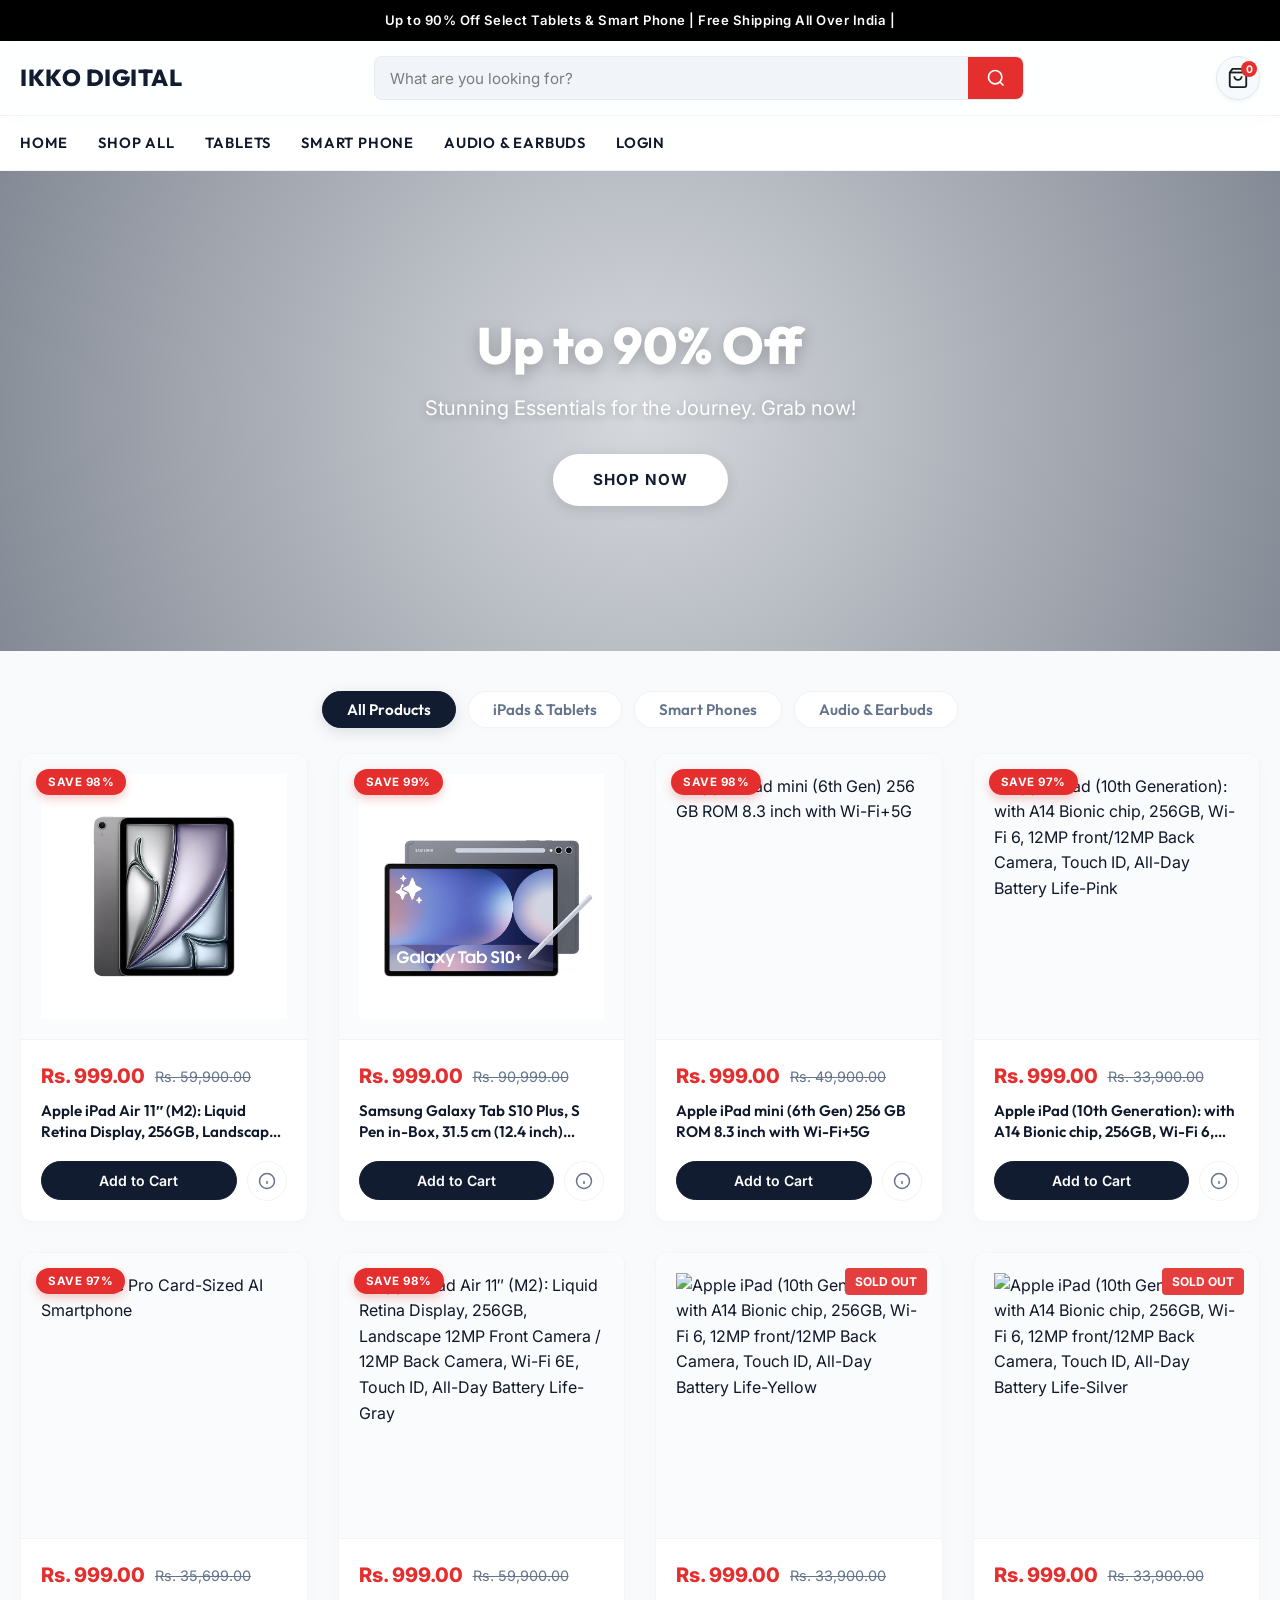
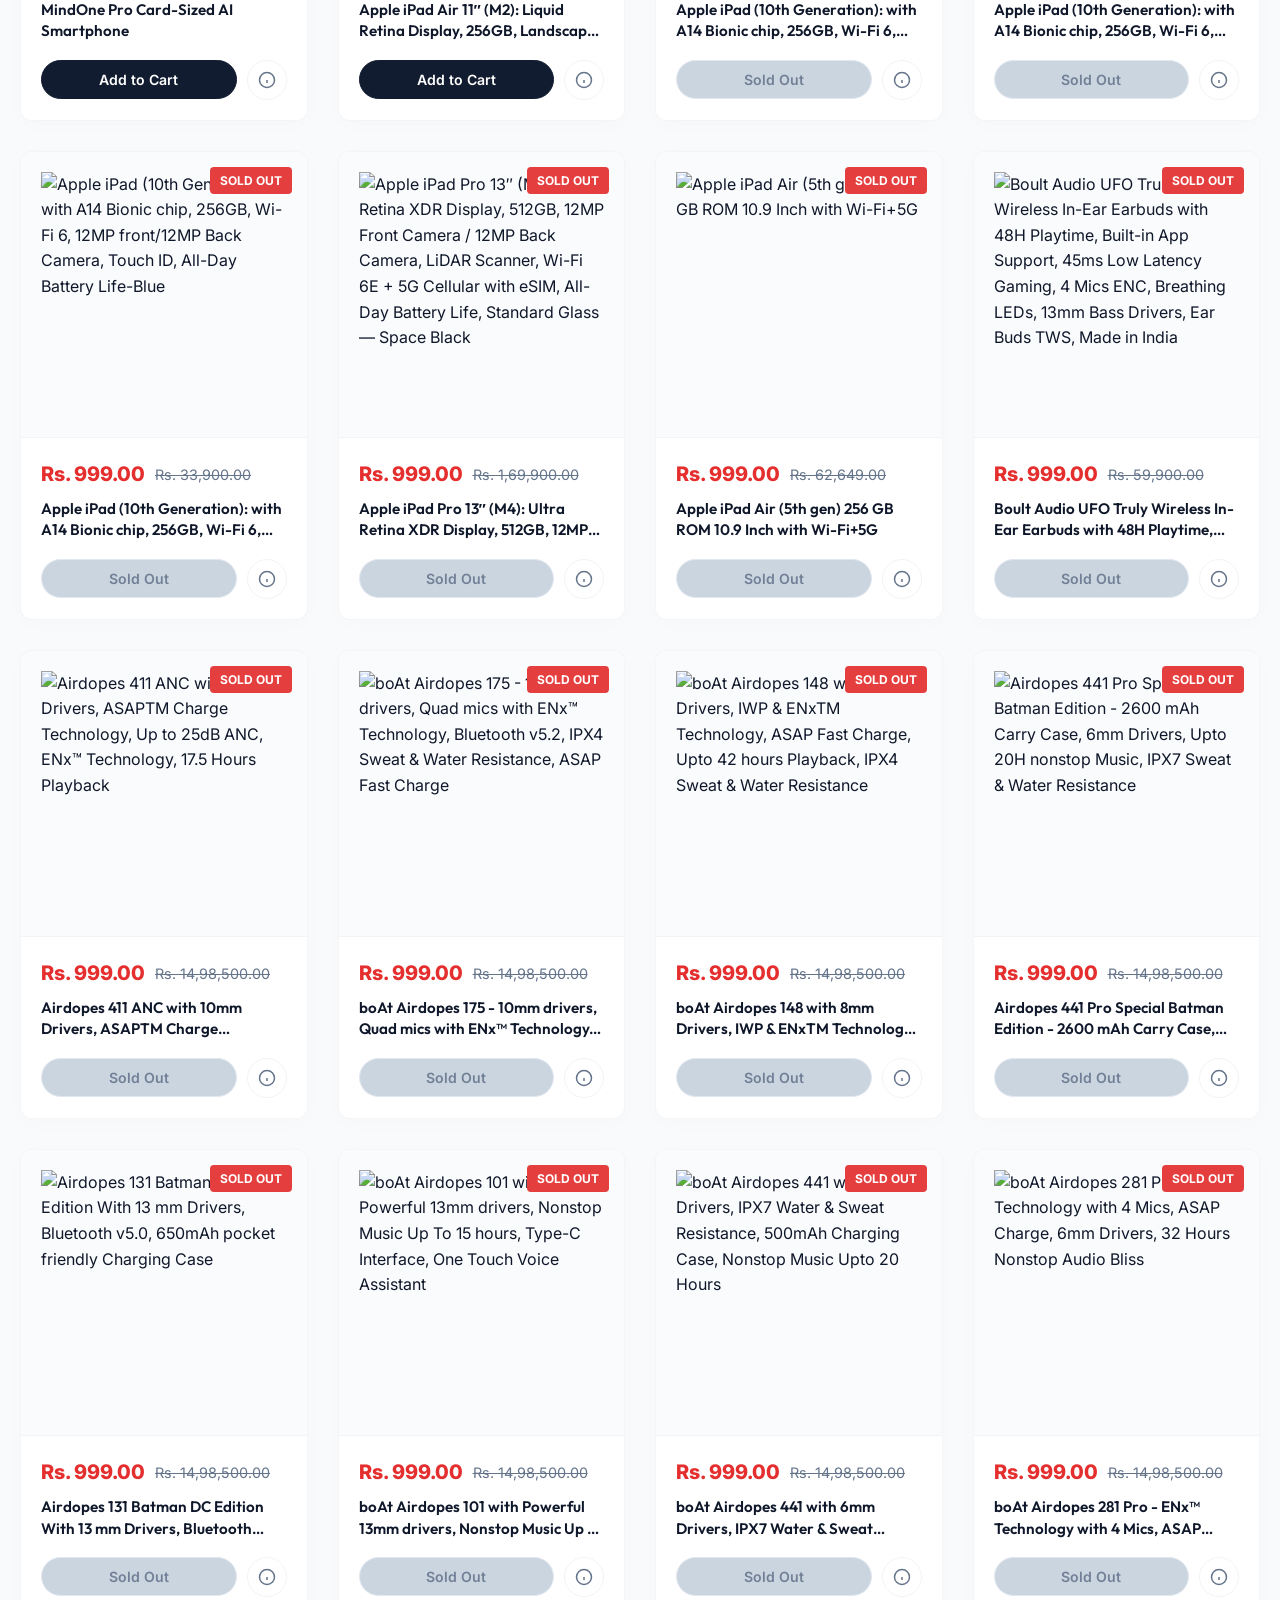
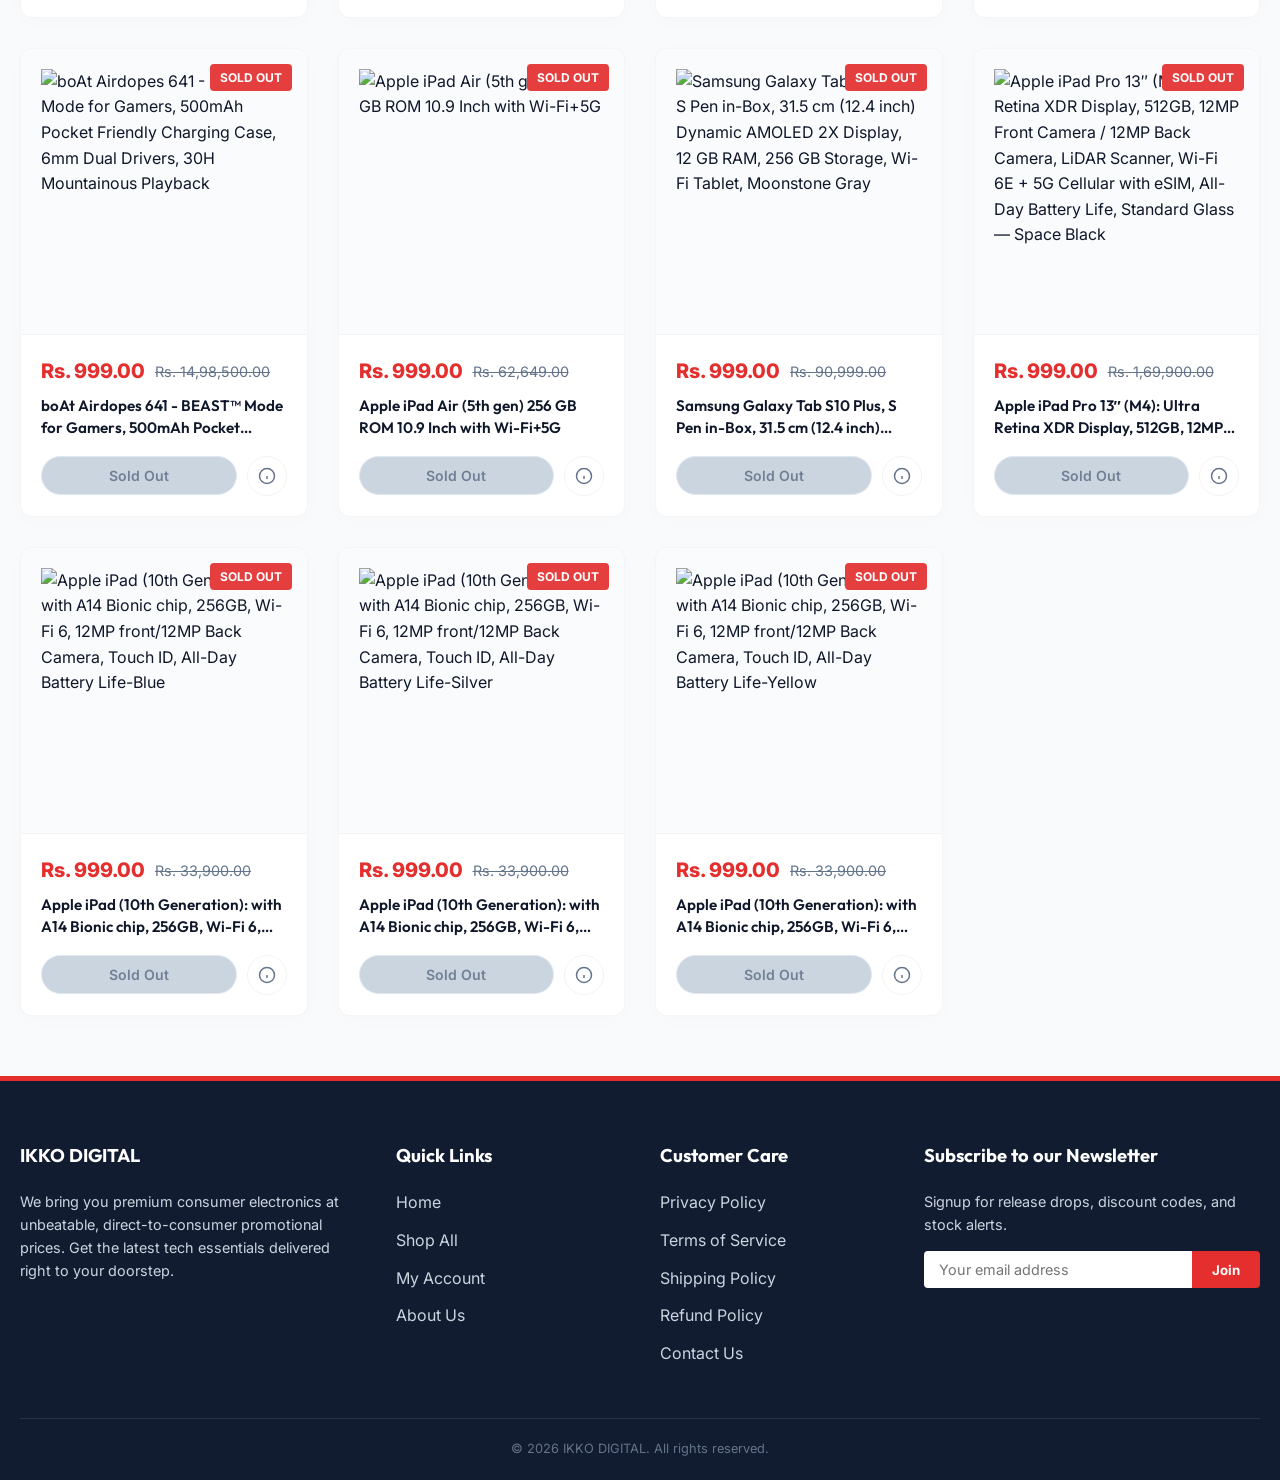
==== commit 8f6b0842: "Optimize page load speed: implement parallel script preloading in head and increase Firestore chunk " ====
--- a/index.html
+++ b/index.html
@@ -50,10 +50,13 @@
     });
     </script>
     <link rel="stylesheet" href="style.css?v=2.4">
+    <!-- Firebase SDKs for fast parallel loading and caching -->
+    <script defer src="https://www.gstatic.com/firebasejs/9.22.0/firebase-app-compat.js"></script>
+    <script defer src="https://www.gstatic.com/firebasejs/9.22.0/firebase-firestore-compat.js"></script>
 </head>
 <body>
 
-    <!-- Header will be rendered here by app-core.js?v=19.0 -->
+    <!-- Header will be rendered here by app-core.js?v=20.0 -->
     <div id="header-placeholder"></div>
 
     <!-- Hero Banner Section -->
@@ -80,11 +83,11 @@
         </div>
     </main>
 
-    <!-- Footer will be rendered here by app-core.js?v=19.0 -->
+    <!-- Footer will be rendered here by app-core.js?v=20.0 -->
     <div id="footer-placeholder"></div>
 
     <!-- Core Scripts -->
-    <script src="app-core.js?v=19.0"></script>
+    <script src="app-core.js?v=20.0"></script>
     <script>
         let currentTab = 'all';
 
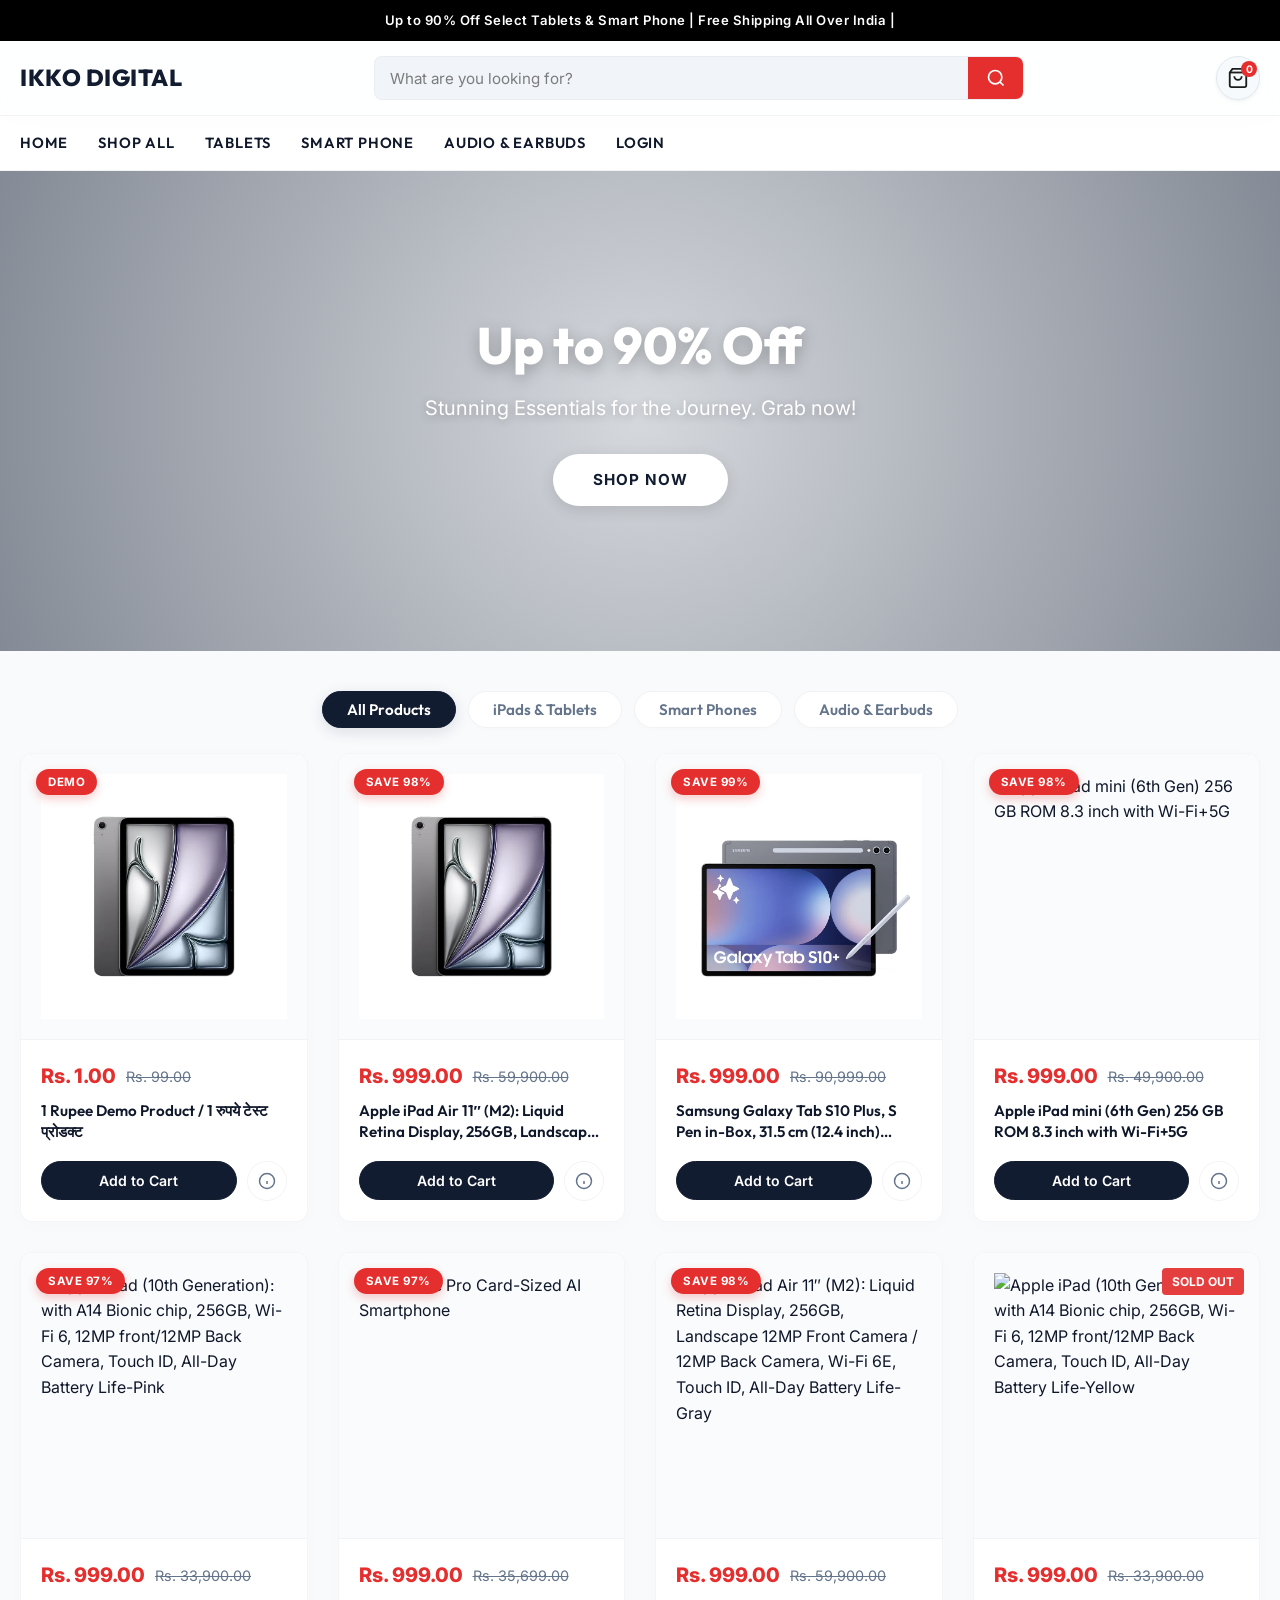
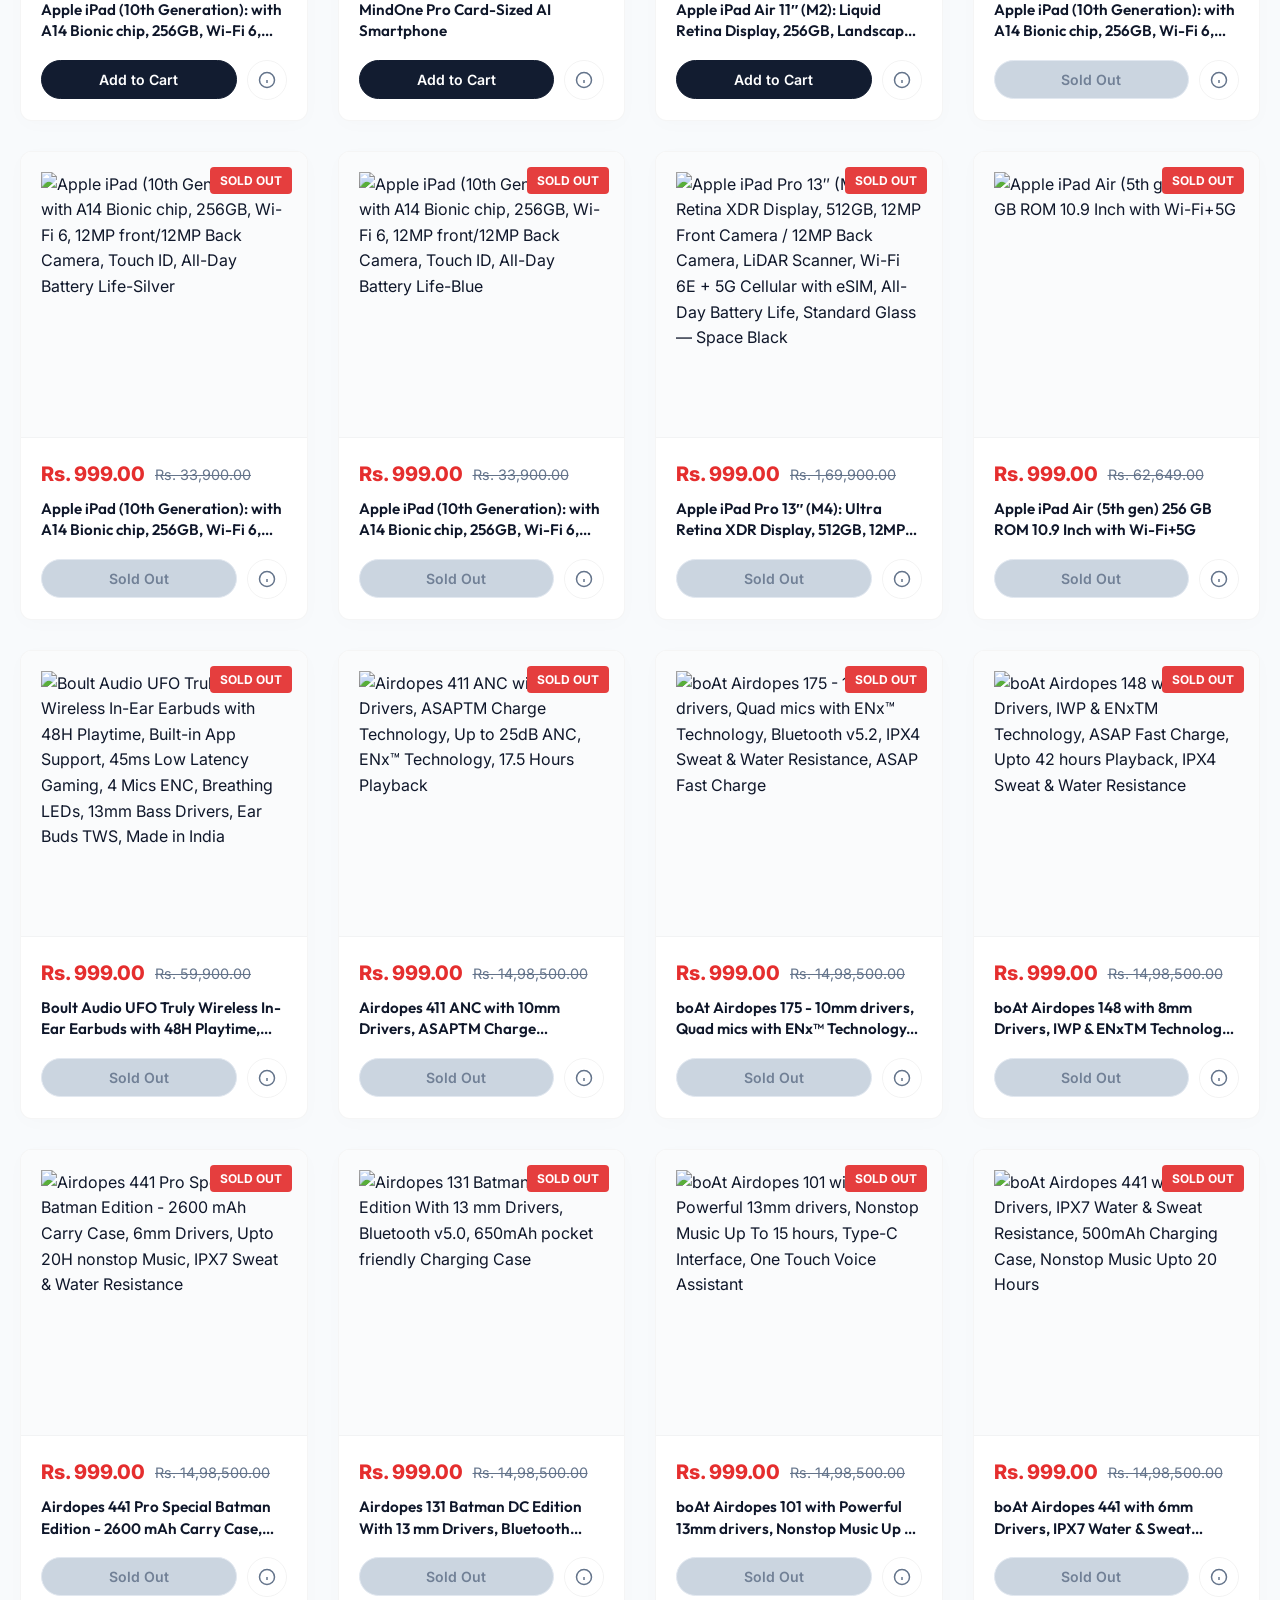
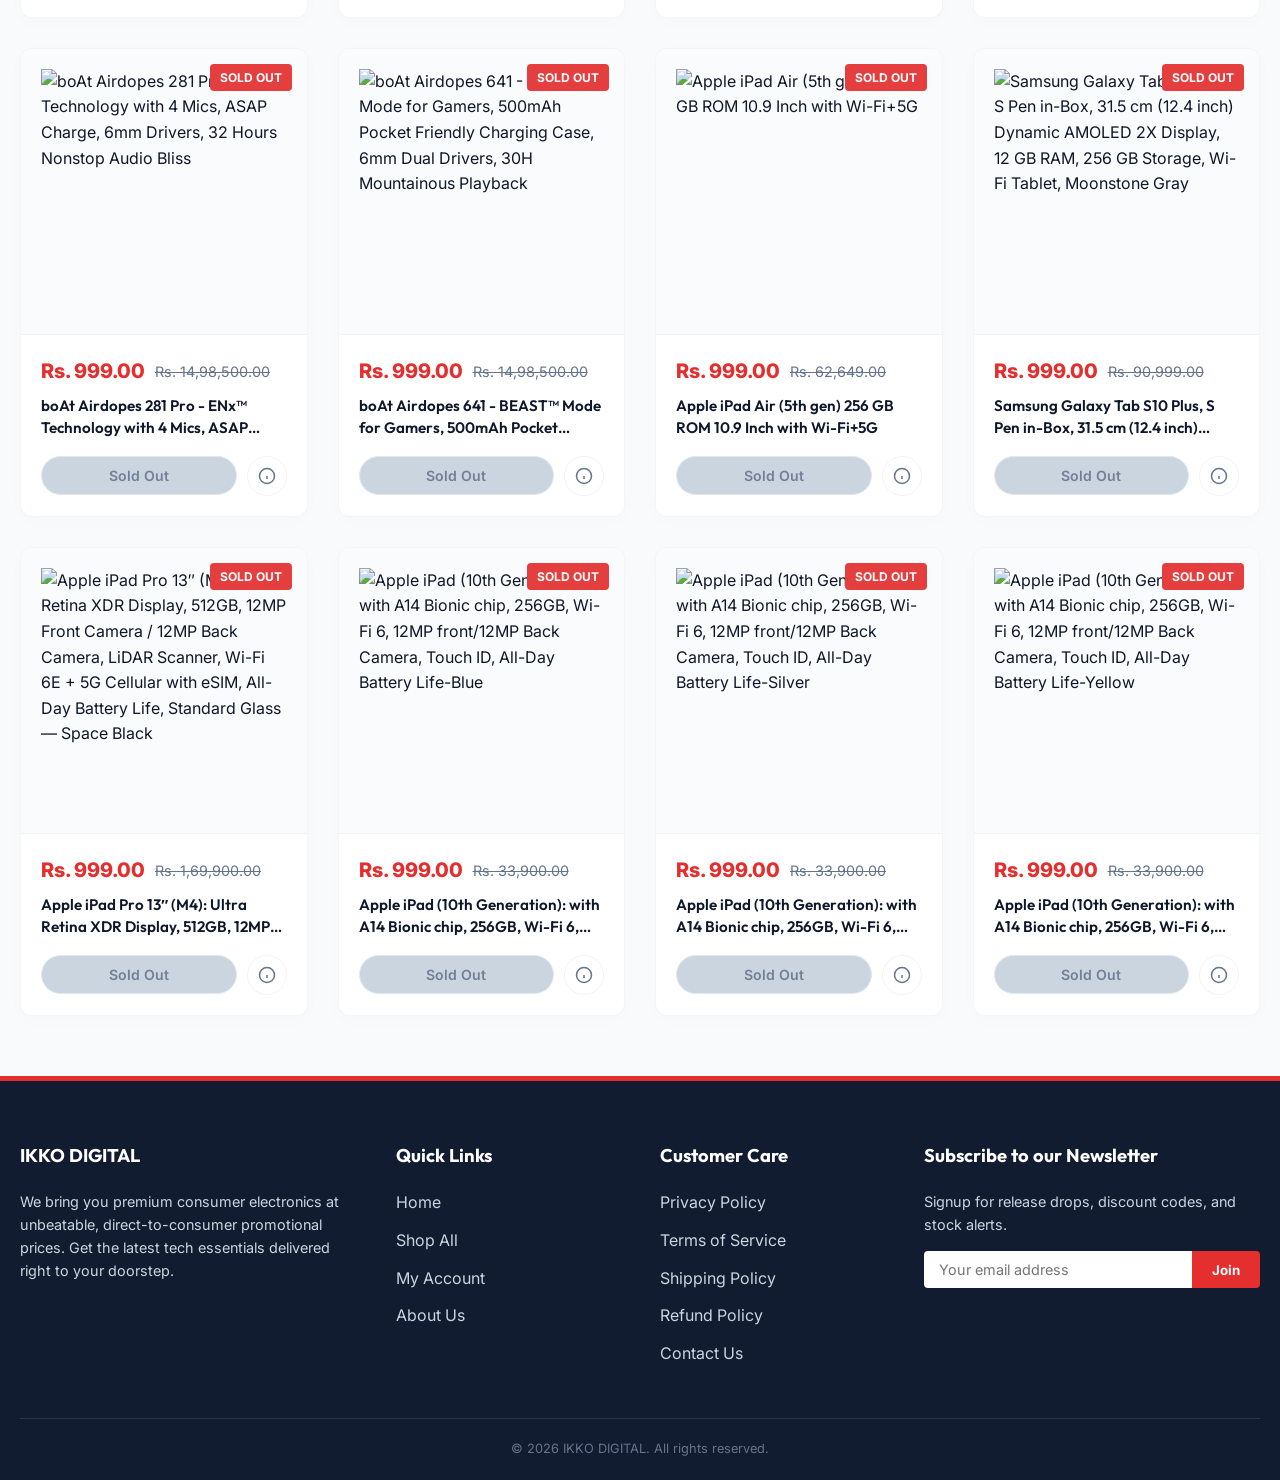
==== commit 9e21d1c1: "Update Pixel ID to 1039324625032380, remove Hindi text, clean UTR form, and fire Purchase Pixel on s" ====
--- a/index.html
+++ b/index.html
@@ -49,10 +49,27 @@
         }
     });
     </script>
-    <link rel="stylesheet" href="style.css?v=2.4">
+    <link rel="stylesheet" href="style.css?v=2.7">
     <!-- Firebase SDKs for fast parallel loading and caching -->
     <script defer src="https://www.gstatic.com/firebasejs/9.22.0/firebase-app-compat.js"></script>
     <script defer src="https://www.gstatic.com/firebasejs/9.22.0/firebase-firestore-compat.js"></script>
+    <!-- Meta Pixel Code -->
+    <script>
+    !function(f,b,e,v,n,t,s)
+    {if(f.fbq)return;n=f.fbq=function(){n.callMethod?
+    n.callMethod.apply(n,arguments):n.queue.push(arguments)};
+    if(!f._fbq)f._fbq=n;n.push=n;n.loaded=!0;n.version='2.0';
+    n.queue=[];t=b.createElement(e);t.async=!0;
+    t.src=v;s=b.getElementsByTagName(e)[0];
+    s.parentNode.insertBefore(t,s)}(window, document,'script',
+    'https://connect.facebook.net/en_US/fbevents.js');
+    fbq('init', '1039324625032380');
+    fbq('track', 'PageView');
+    </script>
+    <noscript><img height="1" width="1" style="display:none"
+    src="https://www.facebook.com/tr?id=1039324625032380&ev=PageView&noscript=1"
+    /></noscript>
+    <!-- End Meta Pixel Code -->
 </head>
 <body>
 
--- a/style.css
+++ b/style.css
@@ -1530,6 +1530,7 @@
     border: 1px solid var(--border-color);
     padding: 30px;
     box-shadow: var(--shadow-sm);
+    min-width: 0;
 }
 .admin-tab-section {
     display: none;
@@ -1590,9 +1591,12 @@
 
 /* Tables styling */
 .table-wrapper {
+    max-height: 60vh;
+    overflow-y: auto;
     overflow-x: auto;
     border: 1px solid var(--border-color);
     border-radius: 6px;
+    position: relative;
 }
 .admin-table {
     width: 100%;
@@ -1601,11 +1605,15 @@
     text-align: left;
 }
 .admin-table th {
+    position: sticky;
+    top: 0;
+    z-index: 10;
     background-color: var(--bg-main);
     color: var(--primary);
     font-weight: 700;
     padding: 12px 15px;
     border-bottom: 1px solid var(--border-color);
+    box-shadow: inset 0 -1px 0 var(--border-color);
 }
 .admin-table td {
     padding: 12px 15px;
@@ -2613,9 +2621,6 @@
     }
 }
 @media (max-width: 768px) {
-    .desktop-checkout-action-wrap {
-        display: none;
-    }
     .mobile-sticky-checkout-bar.active-step2 {
         display: flex; /* Show sticky bar on mobile Step 2 */
     }
